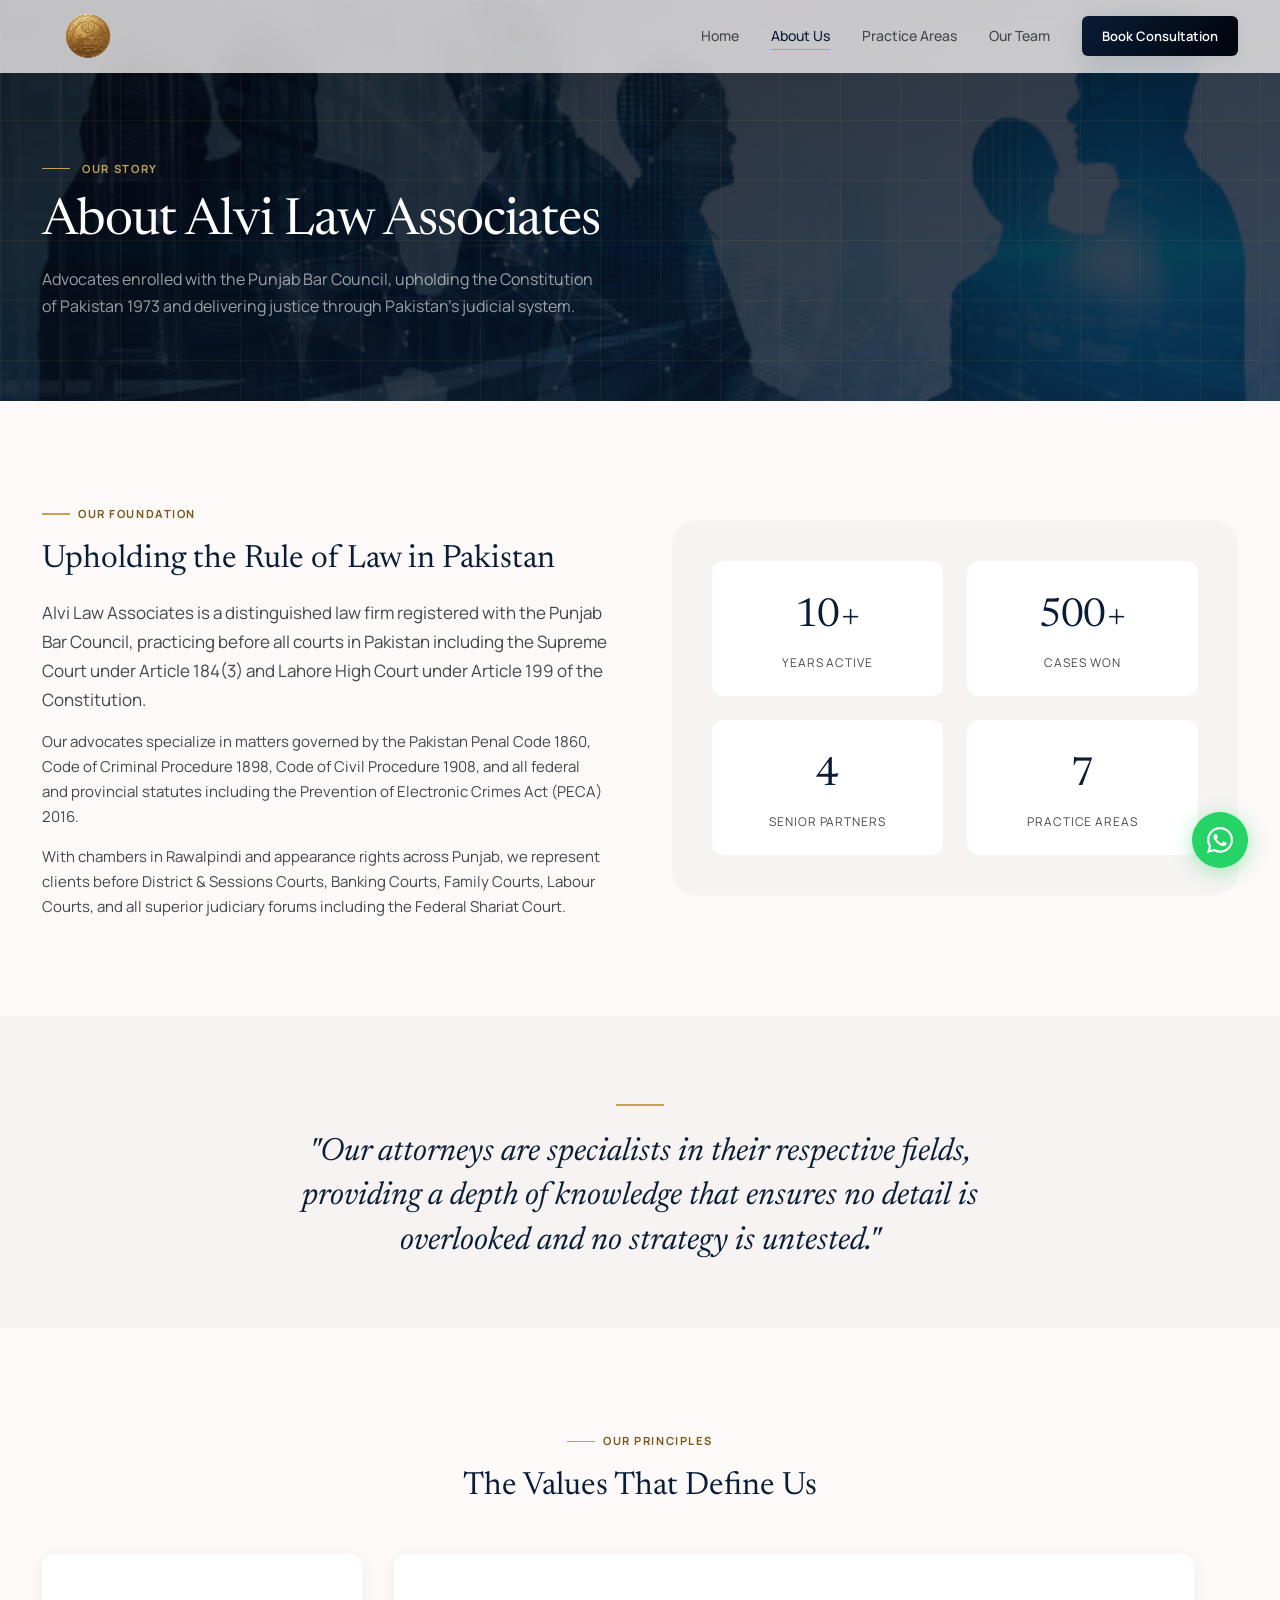
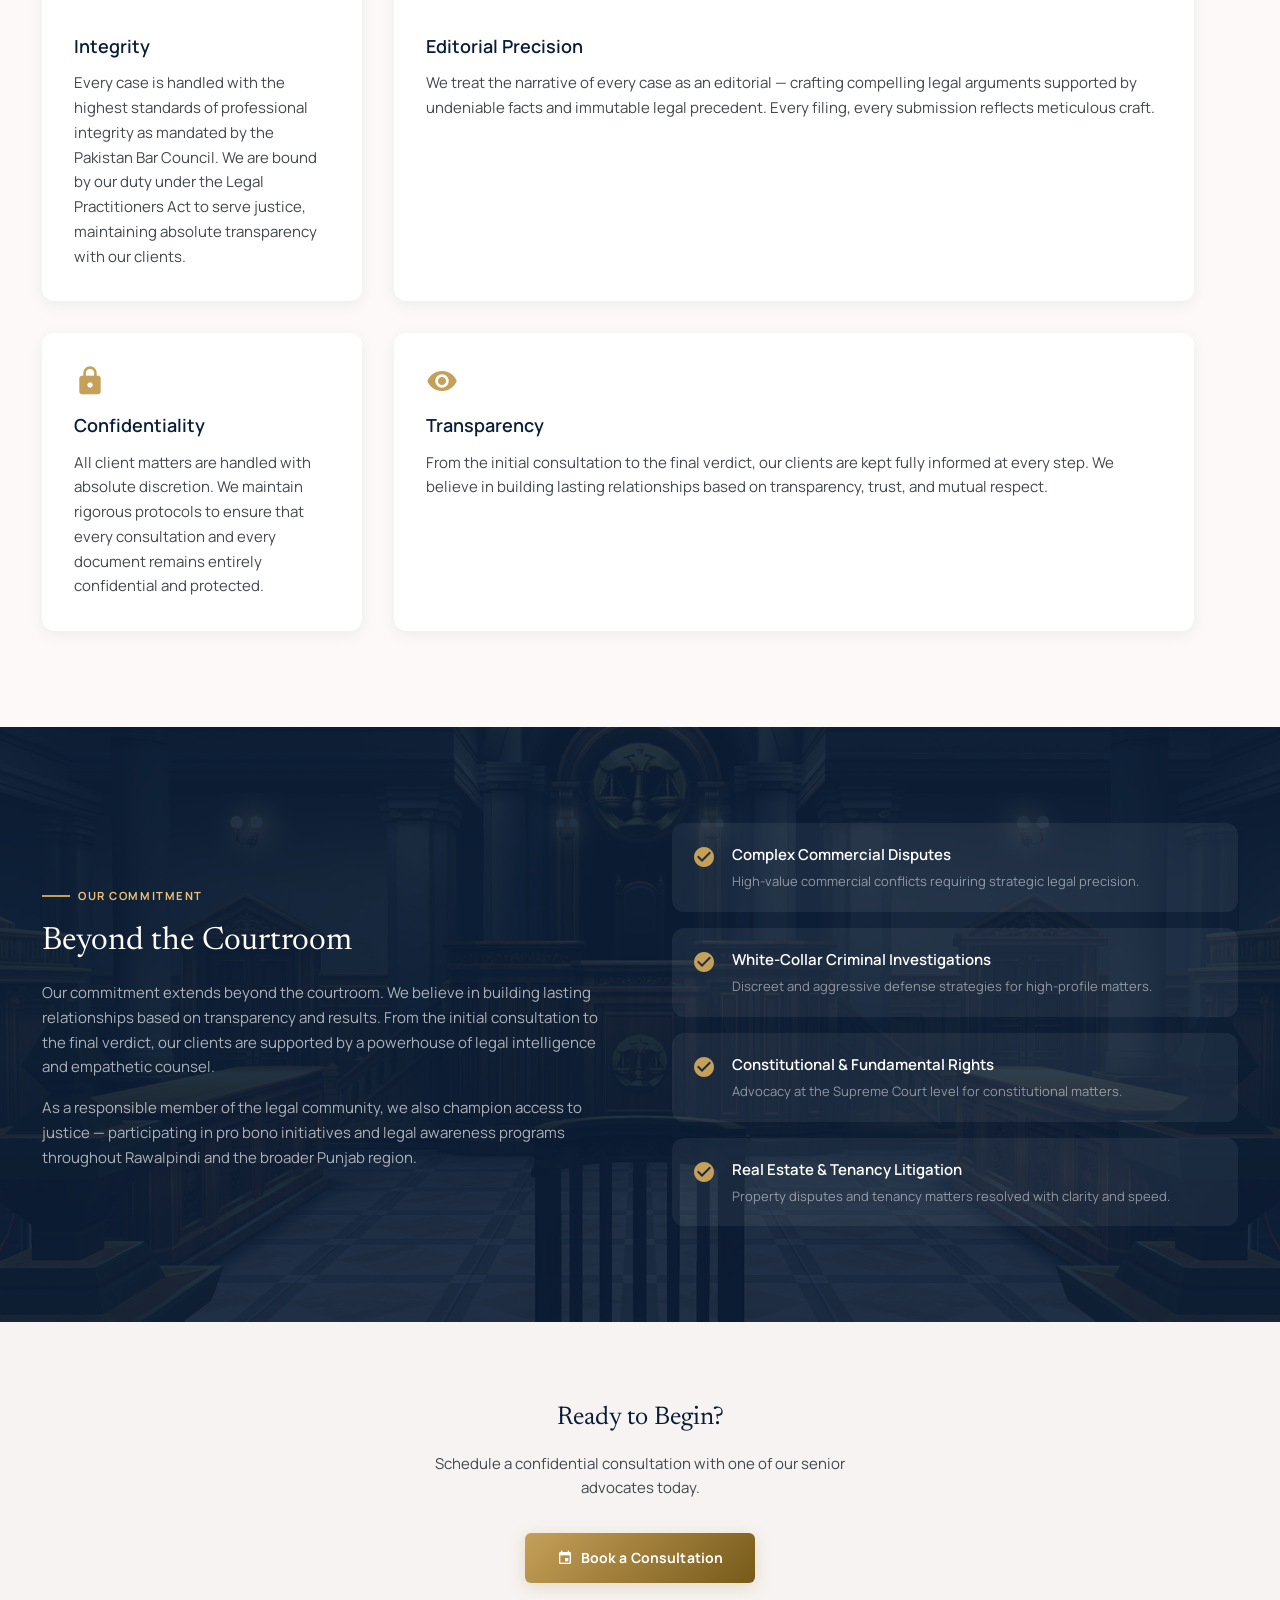
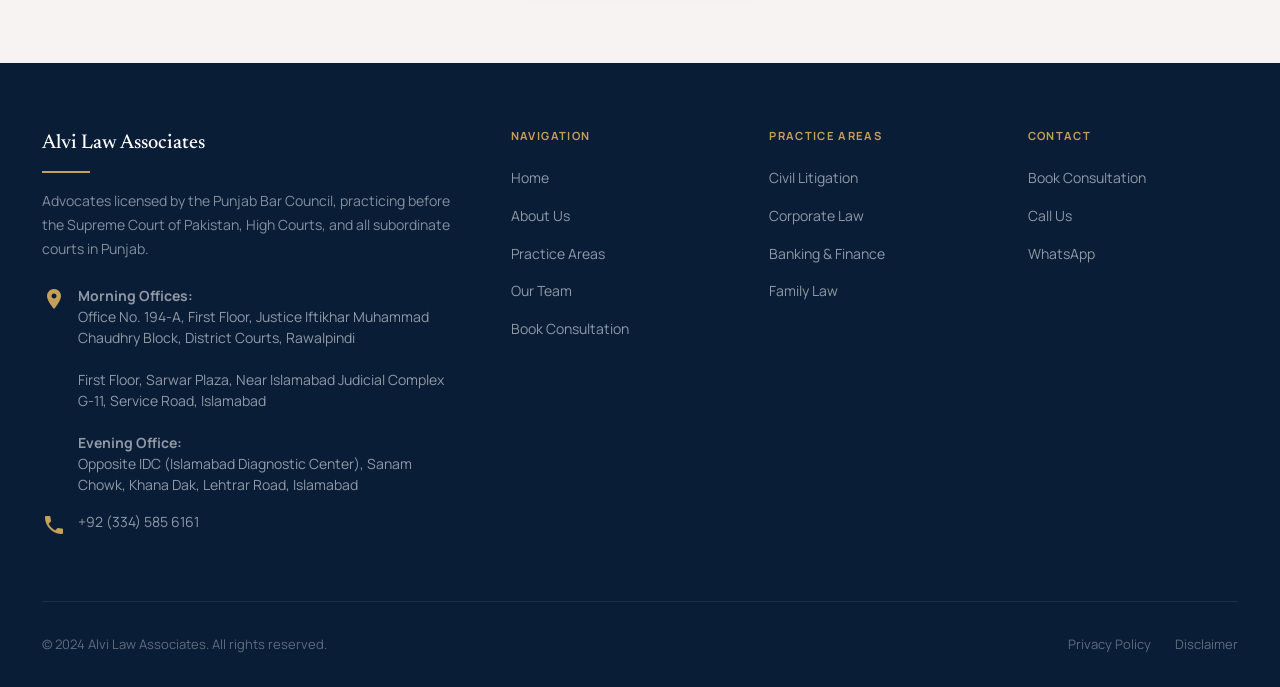
==== about.html @ 460e9814 "Add files via upload" ====
<!DOCTYPE html>
<html lang="en">
<head>
  <meta charset="UTF-8" />
  <meta name="viewport" content="width=device-width, initial-scale=1.0" />
  <title>About Us | Alvi Law Associates</title>
  <meta name="description" content="Learn about Alvi Law Associates — advocates enrolled with Punjab Bar Council, practicing before all courts in Pakistan with commitment to justice under the Constitution of Pakistan 1973." />
  <link rel="stylesheet" href="styles.css" />
  <link rel="stylesheet" href="https://fonts.googleapis.com/icon?family=Material+Icons" />
</head>
<body>

  <!-- NAVIGATION -->
  <nav class="nav" id="main-nav">
    <div class="container nav-inner">
      <a href="index.html" class="nav-logo" aria-label="Alvi Law Associates - Home">
        <img src="img/alvilaw.png" alt="Alvi Law Associates" class="nav-logo-img" />
      </a>
      <div class="nav-links">
        <a href="index.html"              class="nav-link">Home</a>
        <a href="about.html"             class="nav-link active">About Us</a>
        <a href="practice-areas.html"    class="nav-link">Practice Areas</a>
        <a href="our-team.html"          class="nav-link">Our Team</a>
        <a href="book-consultation.html" class="nav-cta">Book Consultation</a>
      </div>
      <button class="nav-hamburger" id="hamburger" aria-label="Toggle menu" aria-expanded="false">
        <span></span><span></span><span></span>
      </button>
    </div>
  </nav>
  <div class="mobile-menu" id="mobile-menu">
    <a href="index.html"              class="mobile-menu-link">Home</a>
    <a href="about.html"             class="mobile-menu-link">About Us</a>
    <a href="practice-areas.html"    class="mobile-menu-link">Practice Areas</a>
    <a href="our-team.html"          class="mobile-menu-link">Our Team</a>
    <a href="book-consultation.html" class="mobile-menu-link" style="color:var(--gold-dark);">Book Consultation →</a>
  </div>

  <!-- PAGE HERO -->
  <header class="page-hero" style="background: url('img/about.jpg') center/cover no-repeat;">
    <div class="page-hero-overlay"></div>
    <div class="hero-grid-overlay"></div>
    <div class="container page-hero-content">
      <div class="page-hero-tag anim-fade-up">Our Story</div>
      <h1 class="page-hero-title anim-fade-up anim-fade-up-delay-1">
        About Alvi Law Associates
      </h1>
      <p class="page-hero-subtitle anim-fade-up anim-fade-up-delay-2">
        Advocates enrolled with the Punjab Bar Council, upholding the Constitution of Pakistan 1973 and delivering justice through Pakistan's judicial system.
      </p>
    </div>
  </header>

  <!-- FOUNDING STORY -->
  <section class="section">
    <div class="container">
      <div class="grid-2" style="align-items:center; gap:var(--space-16);">
        <div>
          <div class="section-tag reveal">Our Foundation</div>
          <h2 class="headline-lg reveal reveal-delay-1" style="color:var(--primary-container); margin-bottom:var(--space-5);">
            Upholding the Rule of Law in Pakistan
          </h2>
          <p class="body-lg reveal reveal-delay-2" style="margin-bottom:var(--space-4);">
            Alvi Law Associates is a distinguished law firm registered with the Punjab Bar Council, practicing before all courts in Pakistan including the Supreme Court under Article 184(3) and Lahore High Court under Article 199 of the Constitution.
          </p>
          <p class="body-md reveal reveal-delay-2" style="margin-bottom:var(--space-4);">
            Our advocates specialize in matters governed by the Pakistan Penal Code 1860, Code of Criminal Procedure 1898, Code of Civil Procedure 1908, and all federal and provincial statutes including the Prevention of Electronic Crimes Act (PECA) 2016.
          </p>
          <p class="body-md reveal reveal-delay-2">
            With chambers in Rawalpindi and appearance rights across Punjab, we represent clients before District &amp; Sessions Courts, Banking Courts, Family Courts, Labour Courts, and all superior judiciary forums including the Federal Shariat Court.
          </p>
        </div>
        <div class="reveal reveal-delay-2">
          <div style="background: var(--surface-low); border-radius: var(--radius-xl); padding: var(--space-10);">
            <div style="display:grid; grid-template-columns:1fr 1fr; gap:var(--space-6);">
              <div style="text-align:center; padding:var(--space-6); background:var(--surface-lowest); border-radius:var(--radius-lg);">
                <div style="font-family:var(--font-serif); font-size:2.5rem; color:var(--primary-container); letter-spacing:-0.02em;">10+</div>
                <div style="font-size:0.75rem; color:var(--on-surface-variant); text-transform:uppercase; letter-spacing:0.08em; margin-top:4px;">Years Active</div>
              </div>
              <div style="text-align:center; padding:var(--space-6); background:var(--surface-lowest); border-radius:var(--radius-lg);">
                <div style="font-family:var(--font-serif); font-size:2.5rem; color:var(--primary-container); letter-spacing:-0.02em;">500+</div>
                <div style="font-size:0.75rem; color:var(--on-surface-variant); text-transform:uppercase; letter-spacing:0.08em; margin-top:4px;">Cases Won</div>
              </div>
              <div style="text-align:center; padding:var(--space-6); background:var(--surface-lowest); border-radius:var(--radius-lg);">
                <div style="font-family:var(--font-serif); font-size:2.5rem; color:var(--primary-container); letter-spacing:-0.02em;">4</div>
                <div style="font-size:0.75rem; color:var(--on-surface-variant); text-transform:uppercase; letter-spacing:0.08em; margin-top:4px;">Senior Partners</div>
              </div>
              <div style="text-align:center; padding:var(--space-6); background:var(--surface-lowest); border-radius:var(--radius-lg);">
                <div style="font-family:var(--font-serif); font-size:2.5rem; color:var(--primary-container); letter-spacing:-0.02em;">7</div>
                <div style="font-size:0.75rem; color:var(--on-surface-variant); text-transform:uppercase; letter-spacing:0.08em; margin-top:4px;">Practice Areas</div>
              </div>
            </div>
          </div>
        </div>
      </div>
    </div>
  </section>

  <!-- PULL QUOTE -->
  <section style="padding: var(--space-16) 0; background: var(--surface-low);">
    <div class="container-narrow">
      <blockquote class="pull-quote reveal">
        "Our attorneys are specialists in their respective fields, providing a depth of knowledge that ensures no detail is overlooked and no strategy is untested."
      </blockquote>
    </div>
  </section>

  <!-- VALUES -->
  <section class="section">
    <div class="container">
      <div class="text-center mb-12">
        <div class="section-tag reveal" style="justify-content:center;">Our Principles</div>
        <h2 class="headline-lg reveal reveal-delay-1" style="color:var(--primary-container);">The Values That Define Us</h2>
      </div>
      <div class="grid-3">
        <div class="card reveal" id="value-integrity">
          <span class="material-icons" style="font-size:2rem; color:var(--gold); margin-bottom:var(--space-4);">verified</span>
          <h3 class="title-lg" style="color:var(--primary-container); margin-bottom:var(--space-3);">Integrity</h3>
          <p class="body-md">Every case is handled with the highest standards of professional integrity as mandated by the Pakistan Bar Council. We are bound by our duty under the Legal Practitioners Act to serve justice, maintaining absolute transparency with our clients.</p>
        </div>
        <div class="card reveal reveal-delay-1" id="value-precision">
          <span class="material-icons" style="font-size:2rem; color:var(--gold); margin-bottom:var(--space-4);">precision_manufacturing</span>
          <h3 class="title-lg" style="color:var(--primary-container); margin-bottom:var(--space-3);">Editorial Precision</h3>
          <p class="body-md">We treat the narrative of every case as an editorial — crafting compelling legal arguments supported by undeniable facts and immutable legal precedent. Every filing, every submission reflects meticulous craft.</p>
        </div>
        <div class="card reveal reveal-delay-2" id="value-results">
          <span class="material-icons" style="font-size:2rem; color:var(--gold); margin-bottom:var(--space-4);">emoji_events</span>
          <h3 class="title-lg" style="color:var(--primary-container); margin-bottom:var(--space-3);">Results-Driven</h3>
          <p class="body-md">Sophisticated legal representation for the modern era. We define authority through results. Our track record speaks for itself — we approach every matter with a clear objective: victory for our clients.</p>
        </div>
        <div class="card reveal" id="value-confidential">
          <span class="material-icons" style="font-size:2rem; color:var(--gold); margin-bottom:var(--space-4);">lock</span>
          <h3 class="title-lg" style="color:var(--primary-container); margin-bottom:var(--space-3);">Confidentiality</h3>
          <p class="body-md">All client matters are handled with absolute discretion. We maintain rigorous protocols to ensure that every consultation and every document remains entirely confidential and protected.</p>
        </div>
        <div class="card reveal reveal-delay-1" id="value-transparency">
          <span class="material-icons" style="font-size:2rem; color:var(--gold); margin-bottom:var(--space-4);">visibility</span>
          <h3 class="title-lg" style="color:var(--primary-container); margin-bottom:var(--space-3);">Transparency</h3>
          <p class="body-md">From the initial consultation to the final verdict, our clients are kept fully informed at every step. We believe in building lasting relationships based on transparency, trust, and mutual respect.</p>
        </div>
        <div class="card reveal reveal-delay-2" id="value-access">
          <span class="material-icons" style="font-size:2rem; color:var(--gold); margin-bottom:var(--space-4);">support_agent</span>
          <h3 class="title-lg" style="color:var(--primary-container); margin-bottom:var(--space-3);">Client-First Access</h3>
          <p class="body-md">Legal emergencies don't observe business hours. Our senior counsel remains accessible for urgent matters, ensuring that our clients never face a critical legal moment without experienced support.</p>
        </div>
      </div>
    </div>
  </section>

  <!-- COMMITMENT -->
  <section class="section" style="background: url('img/court.jpg') center/cover no-repeat; position: relative;">
    <div style="position: absolute; inset: 0; background: rgba(10, 29, 55, 0.9);"></div>
    <div class="container" style="position: relative; z-index: 1;">
      <div class="grid-2" style="align-items:center; gap:var(--space-16);">
        <div>
          <div class="section-tag reveal" style="color: var(--gold-light);">Our Commitment</div>
          <h2 class="headline-lg reveal reveal-delay-1" style="color:var(--on-primary); margin-bottom:var(--space-5);">
            Beyond the Courtroom
          </h2>
          <p class="body-md reveal reveal-delay-2" style="color:rgba(255,255,255,0.65); margin-bottom:var(--space-4);">
            Our commitment extends beyond the courtroom. We believe in building lasting relationships based on transparency and results. From the initial consultation to the final verdict, our clients are supported by a powerhouse of legal intelligence and empathetic counsel.
          </p>
          <p class="body-md reveal reveal-delay-2" style="color:rgba(255,255,255,0.65);">
            As a responsible member of the legal community, we also champion access to justice — participating in pro bono initiatives and legal awareness programs throughout Rawalpindi and the broader Punjab region.
          </p>
        </div>
        <div class="reveal reveal-delay-2" style="display:flex; flex-direction:column; gap:var(--space-4);">
          <div style="display:flex; align-items:flex-start; gap:var(--space-4); padding:var(--space-5); background:rgba(255,255,255,0.06); border-radius:var(--radius-lg);">
            <span class="material-icons" style="color:var(--gold); flex-shrink:0; margin-top:2px;">check_circle</span>
            <div>
              <div style="font-family:var(--font-sans); font-weight:600; color:var(--on-primary); font-size:0.9375rem; margin-bottom:4px;">Complex Commercial Disputes</div>
              <div style="font-size:0.8125rem; color:rgba(255,255,255,0.5);">High-value commercial conflicts requiring strategic legal precision.</div>
            </div>
          </div>
          <div style="display:flex; align-items:flex-start; gap:var(--space-4); padding:var(--space-5); background:rgba(255,255,255,0.06); border-radius:var(--radius-lg);">
            <span class="material-icons" style="color:var(--gold); flex-shrink:0; margin-top:2px;">check_circle</span>
            <div>
              <div style="font-family:var(--font-sans); font-weight:600; color:var(--on-primary); font-size:0.9375rem; margin-bottom:4px;">White-Collar Criminal Investigations</div>
              <div style="font-size:0.8125rem; color:rgba(255,255,255,0.5);">Discreet and aggressive defense strategies for high-profile matters.</div>
            </div>
          </div>
          <div style="display:flex; align-items:flex-start; gap:var(--space-4); padding:var(--space-5); background:rgba(255,255,255,0.06); border-radius:var(--radius-lg);">
            <span class="material-icons" style="color:var(--gold); flex-shrink:0; margin-top:2px;">check_circle</span>
            <div>
              <div style="font-family:var(--font-sans); font-weight:600; color:var(--on-primary); font-size:0.9375rem; margin-bottom:4px;">Constitutional &amp; Fundamental Rights</div>
              <div style="font-size:0.8125rem; color:rgba(255,255,255,0.5);">Advocacy at the Supreme Court level for constitutional matters.</div>
            </div>
          </div>
          <div style="display:flex; align-items:flex-start; gap:var(--space-4); padding:var(--space-5); background:rgba(255,255,255,0.06); border-radius:var(--radius-lg);">
            <span class="material-icons" style="color:var(--gold); flex-shrink:0; margin-top:2px;">check_circle</span>
            <div>
              <div style="font-family:var(--font-sans); font-weight:600; color:var(--on-primary); font-size:0.9375rem; margin-bottom:4px;">Real Estate &amp; Tenancy Litigation</div>
              <div style="font-size:0.8125rem; color:rgba(255,255,255,0.5);">Property disputes and tenancy matters resolved with clarity and speed.</div>
            </div>
          </div>
        </div>
      </div>
    </div>
  </section>

  <!-- CTA -->
  <section style="padding: var(--space-20) 0; background: var(--surface-low);">
    <div class="container text-center">
      <h2 class="headline-md reveal" style="color:var(--primary-container); margin-bottom:var(--space-4);">Ready to Begin?</h2>
      <p class="body-md reveal reveal-delay-1" style="margin-bottom:var(--space-8); max-width:480px; margin-left:auto; margin-right:auto;">Schedule a confidential consultation with one of our senior advocates today.</p>
      <a href="book-consultation.html" class="btn-primary reveal reveal-delay-2" id="about-book-cta">
        <span class="material-icons" style="font-size:1rem;">event</span>
        Book a Consultation
      </a>
    </div>
  </section>

  <!-- FOOTER -->
  <footer class="footer">
    <div class="container">
      <div class="footer-grid">
        <div>
          <div class="footer-brand-name">Alvi Law Associates</div>
          <div class="divider-gold"></div>
          <p class="footer-brand-desc">Advocates licensed by the Punjab Bar Council, practicing before the Supreme Court of Pakistan, High Courts, and all subordinate courts in Punjab.</p>
          <div class="footer-contact-item">
            <span class="material-icons footer-contact-icon">location_on</span>
            <span class="footer-contact-text"><strong>Morning Offices:</strong><br>Office No. 194-A, First Floor, Justice Iftikhar Muhammad Chaudhry Block, District Courts, Rawalpindi<br><br>First Floor, Sarwar Plaza, Near Islamabad Judicial Complex G-11, Service Road, Islamabad<br><br><strong>Evening Office:</strong><br>Opposite IDC (Islamabad Diagnostic Center), Sanam Chowk, Khana Dak, Lehtrar Road, Islamabad</span>
          </div>
          <div class="footer-contact-item">
            <span class="material-icons footer-contact-icon">phone</span>
            <span class="footer-contact-text">+92 (334) 585 6161</span>
          </div>
        </div>
        <div>
          <div class="footer-col-title">Navigation</div>
          <ul class="footer-links">
            <li><a href="index.html"            class="footer-link">Home</a></li>
            <li><a href="about.html"            class="footer-link">About Us</a></li>
            <li><a href="practice-areas.html"   class="footer-link">Practice Areas</a></li>
            <li><a href="our-team.html"         class="footer-link">Our Team</a></li>
            <li><a href="book-consultation.html" class="footer-link">Book Consultation</a></li>
          </ul>
        </div>
        <div>
          <div class="footer-col-title">Practice Areas</div>
          <ul class="footer-links">
            <li><a href="practice-areas.html#civil"    class="footer-link">Civil Litigation</a></li>
            <li><a href="practice-areas.html#corporate" class="footer-link">Corporate Law</a></li>
            <li><a href="practice-areas.html#banking"  class="footer-link">Banking &amp; Finance</a></li>
            <li><a href="practice-areas.html#family"   class="footer-link">Family Law</a></li>
          </ul>
        </div>
        <div>
          <div class="footer-col-title">Contact</div>
          <ul class="footer-links">
            <li><a href="book-consultation.html" class="footer-link">Book Consultation</a></li>
            <li><a href="tel:+923345856161"      class="footer-link">Call Us</a></li>
            <li><a href="https://wa.me/923345856161" class="footer-link">WhatsApp</a></li>
          </ul>
        </div>
      </div>
      <div class="footer-bottom">
        <p class="footer-copyright">© 2024 Alvi Law Associates. All rights reserved.</p>
        <div class="footer-bottom-links">
          <a href="#" class="footer-bottom-link">Privacy Policy</a>
          <a href="#" class="footer-bottom-link">Disclaimer</a>
        </div>
      </div>
    </div>
  </footer>

  <a href="https://wa.me/923119876543" target="_blank" class="whatsapp-fab" aria-label="WhatsApp">
    <svg viewBox="0 0 24 24" fill="currentColor" width="26" height="26">
      <path d="M17.472 14.382c-.297-.149-1.758-.867-2.03-.967-.273-.099-.471-.148-.67.15-.197.297-.767.966-.94 1.164-.173.199-.347.223-.644.075-.297-.15-1.255-.463-2.39-1.475-.883-.788-1.48-1.761-1.653-2.059-.173-.297-.018-.458.13-.606.134-.133.298-.347.446-.52.149-.174.198-.298.298-.497.099-.198.05-.371-.025-.52-.075-.149-.669-1.612-.916-2.207-.242-.579-.487-.5-.669-.51-.173-.008-.371-.01-.57-.01-.198 0-.52.074-.792.372-.272.297-1.04 1.016-1.04 2.479 0 1.462 1.065 2.875 1.213 3.074.149.198 2.096 3.2 5.077 4.487.709.306 1.262.489 1.694.625.712.227 1.36.195 1.871.118.571-.085 1.758-.719 2.006-1.413.248-.694.248-1.289.173-1.413-.074-.124-.272-.198-.57-.347m-5.421 7.403h-.004a9.87 9.87 0 01-5.031-1.378l-.361-.214-3.741.982.998-3.648-.235-.374a9.86 9.86 0 01-1.51-5.26c.001-5.45 4.436-9.884 9.888-9.884 2.64 0 5.122 1.03 6.988 2.898a9.825 9.825 0 012.893 6.994c-.003 5.45-4.437 9.884-9.885 9.884m8.413-18.297A11.815 11.815 0 0012.05 0C5.495 0 .16 5.335.157 11.892c0 2.096.547 4.142 1.588 5.945L.057 24l6.305-1.654a11.882 11.882 0 005.683 1.448h.005c6.554 0 11.89-5.335 11.893-11.893a11.821 11.821 0 00-3.48-8.413z"/>
    </svg>
  </a>

  <script src="script.js"></script>
</body>
</html>
---- styles.css ----
/* ============================================================
   Alvi Law Associates — DESIGN SYSTEM
   "The Sovereign Editorial" — Premium Law Firm
   ============================================================ */

@import url('https://fonts.googleapis.com/css2?family=Newsreader:ital,opsz,wght@0,6..72,300;0,6..72,400;0,6..72,500;0,6..72,600;0,6..72,700;1,6..72,400;1,6..72,500&family=Manrope:wght@300;400;500;600;700;800&display=swap');

/* ─── CSS Custom Properties (Design Tokens) ─── */
:root {
  /* Color Palette */
  --primary:            #00030a;
  --primary-container:  #0a1d37;
  --primary-fixed-dim:  #b6c7e9;
  --on-primary:         #ffffff;

  --secondary:          #775a19;
  --secondary-container:#fed488;
  --secondary-fixed-dim:#e9c176;
  --on-secondary:       #ffffff;

  --surface:            #fcf9f8;
  --surface-bright:     #fcf9f8;
  --surface-low:        #f6f3f2;
  --surface-container:  #f0edec;
  --surface-high:       #ebe7e7;
  --surface-highest:    #e5e2e1;
  --surface-dim:        #dcd9d9;
  --surface-lowest:     #ffffff;
  --surface-variant:    #e5e2e1;

  --on-surface:         #1c1b1b;
  --on-surface-variant: #44474d;

  --outline:            #75777e;
  --outline-variant:    #c5c6ce;

  --error:              #ba1a1a;

  /* Gold accent (extracted from secondary range) */
  --gold:               #c5a059;
  --gold-light:         #e9c176;
  --gold-dark:          #775a19;

  /* Typography */
  --font-serif:   'Newsreader', Georgia, serif;
  --font-sans:    'Manrope', system-ui, sans-serif;

  /* Spacing Scale */
  --space-1:  0.25rem;
  --space-2:  0.5rem;
  --space-3:  0.75rem;
  --space-4:  1rem;
  --space-5:  1.25rem;
  --space-6:  1.5rem;
  --space-8:  2rem;
  --space-10: 2.5rem;
  --space-12: 3rem;
  --space-16: 4rem;
  --space-20: 5rem;
  --space-24: 6rem;
  --space-32: 8rem;

  /* Shadows (tinted navy — never pure black) */
  --shadow-sm:  0 4px 16px rgba(8, 28, 54, 0.06);
  --shadow-md:  0 8px 24px rgba(8, 28, 54, 0.08);
  --shadow-lg:  0 20px 40px rgba(8, 28, 54, 0.10);
  --shadow-xl:  0 32px 64px rgba(8, 28, 54, 0.12);

  /* Radius */
  --radius-sm:  0.25rem;
  --radius-md:  0.375rem;
  --radius-lg:  0.75rem;
  --radius-xl:  1.5rem;

  /* Transitions */
  --transition: all 0.3s cubic-bezier(0.4, 0, 0.2, 1);
  --transition-fast: all 0.15s cubic-bezier(0.4, 0, 0.2, 1);
}

/* ─── Reset & Base ─── */
*, *::before, *::after { box-sizing: border-box; margin: 0; padding: 0; }

html { scroll-behavior: smooth; font-size: 16px; }

body {
  font-family: var(--font-sans);
  background-color: var(--surface);
  color: var(--on-surface);
  line-height: 1.6;
  -webkit-font-smoothing: antialiased;
  overflow-x: hidden;
}

img { max-width: 100%; display: block; }
a { color: inherit; text-decoration: none; }
ul { list-style: none; }
button { cursor: pointer; font-family: inherit; border: none; }

/* ─── Typography Scale ─── */
.display-xl {
  font-family: var(--font-serif);
  font-size: clamp(3rem, 6vw, 5.5rem);
  font-weight: 400;
  line-height: 1.05;
  letter-spacing: -0.02em;
  color: var(--on-primary);
}

.display-lg {
  font-family: var(--font-serif);
  font-size: clamp(2.25rem, 4vw, 3.75rem);
  font-weight: 400;
  line-height: 1.1;
  letter-spacing: -0.02em;
}

.display-md {
  font-family: var(--font-serif);
  font-size: clamp(1.75rem, 3vw, 2.75rem);
  font-weight: 400;
  line-height: 1.2;
  letter-spacing: -0.01em;
}

h1, .headline-xl {
  font-family: var(--font-serif);
  font-size: clamp(2rem, 3.5vw, 3rem);
  font-weight: 500;
  line-height: 1.15;
  letter-spacing: -0.015em;
}

h2, .headline-lg {
  font-family: var(--font-serif);
  font-size: clamp(1.5rem, 2.5vw, 2.25rem);
  font-weight: 400;
  line-height: 1.25;
}

h3, .headline-md {
  font-family: var(--font-serif);
  font-size: clamp(1.25rem, 2vw, 1.75rem);
  font-weight: 400;
  line-height: 1.3;
}

h4, .title-lg {
  font-family: var(--font-sans);
  font-size: 1.125rem;
  font-weight: 600;
  line-height: 1.4;
}

.title-md {
  font-family: var(--font-sans);
  font-size: 1rem;
  font-weight: 600;
  line-height: 1.5;
}

.body-lg {
  font-size: 1.0625rem;
  font-weight: 400;
  line-height: 1.7;
  color: var(--on-surface-variant);
}

.body-md {
  font-size: 0.9375rem;
  font-weight: 400;
  line-height: 1.65;
  color: var(--on-surface-variant);
}

.label-lg {
  font-family: var(--font-sans);
  font-size: 0.8125rem;
  font-weight: 700;
  letter-spacing: 0.08em;
  text-transform: uppercase;
}

.label-md {
  font-family: var(--font-sans);
  font-size: 0.75rem;
  font-weight: 600;
  letter-spacing: 0.08em;
  text-transform: uppercase;
}

/* ─── Layout Utilities ─── */
.container {
  width: 100%;
  max-width: 1260px;
  margin: 0 auto;
  padding: 0 var(--space-8);
}

.container-narrow {
  width: 100%;
  max-width: 860px;
  margin: 0 auto;
  padding: 0 var(--space-8);
}

.section { padding: var(--space-24) 0; }
.section-lg { padding: var(--space-32) 0; }

.grid-2 { display: grid; grid-template-columns: 1fr 1fr; gap: var(--space-8); }
.grid-3 { display: grid; grid-template-columns: repeat(3, 1fr); gap: var(--space-8); }
.grid-4 { display: grid; grid-template-columns: repeat(4, 1fr); gap: var(--space-6); }
.grid-5 { display: grid; grid-template-columns: repeat(5, 1fr); gap: var(--space-5); }

.flex-center { display: flex; align-items: center; justify-content: center; }
.flex-between { display: flex; align-items: center; justify-content: space-between; }
.flex-start { display: flex; align-items: flex-start; gap: var(--space-4); }

/* ─── NAVIGATION ─── */
.nav {
  position: fixed;
  top: 0;
  left: 0;
  right: 0;
  z-index: 1000;
  background: rgba(252, 249, 248, 0.75);
  backdrop-filter: blur(12px);
  -webkit-backdrop-filter: blur(12px);
  border-bottom: 1px solid rgba(197, 198, 206, 0.15);
  transition: var(--transition);
}

.nav.scrolled {
  background: rgba(252, 249, 248, 0.92);
  box-shadow: var(--shadow-sm);
}

.nav-inner {
  display: flex;
  align-items: center;
  justify-content: space-between;
  height: 72px;
}

.nav-logo {
  display: flex;
  align-items: center;
}

.nav-logo-img {
  height: 50px;
  width: auto;
  object-fit: contain;
}

.nav-logo-name {
  font-family: var(--font-serif);
  font-size: 1.125rem;
  font-weight: 600;
  color: var(--primary-container);
  line-height: 1.2;
  letter-spacing: -0.01em;
}

.nav-logo-tagline {
  font-family: var(--font-sans);
  font-size: 0.65rem;
  font-weight: 600;
  letter-spacing: 0.1em;
  text-transform: uppercase;
  color: var(--gold);
}

.nav-links {
  display: flex;
  align-items: center;
  gap: var(--space-8);
}

.nav-link {
  font-family: var(--font-sans);
  font-size: 0.875rem;
  font-weight: 500;
  color: var(--on-surface-variant);
  position: relative;
  transition: var(--transition-fast);
}

.nav-link::after {
  content: '';
  position: absolute;
  bottom: -3px;
  left: 0;
  right: 0;
  height: 1.5px;
  background: var(--gold);
  transform: scaleX(0);
  transition: transform 0.25s ease;
}

.nav-link:hover,
.nav-link.active {
  color: var(--primary-container);
}

.nav-link:hover::after,
.nav-link.active::after {
  transform: scaleX(1);
}

.nav-cta {
  display: inline-flex;
  align-items: center;
  gap: var(--space-2);
  padding: 0.625rem var(--space-5);
  background: linear-gradient(135deg, var(--primary-container), var(--primary));
  color: var(--on-primary);
  font-family: var(--font-sans);
  font-size: 0.8125rem;
  font-weight: 600;
  border-radius: var(--radius-md);
  transition: var(--transition);
  box-shadow: var(--shadow-sm);
}

.nav-cta:hover {
  box-shadow: var(--shadow-md);
  transform: translateY(-1px);
}

/* Mobile menu toggle */
.nav-hamburger {
  display: none;
  flex-direction: column;
  gap: 5px;
  background: none;
  border: none;
  cursor: pointer;
  padding: var(--space-2);
}

.nav-hamburger span {
  display: block;
  width: 24px;
  height: 1.5px;
  background: var(--on-surface);
  transition: var(--transition);
  transform-origin: center;
}

.nav-hamburger.open span:nth-child(1) { transform: translateY(6.5px) rotate(45deg); }
.nav-hamburger.open span:nth-child(2) { opacity: 0; }
.nav-hamburger.open span:nth-child(3) { transform: translateY(-6.5px) rotate(-45deg); }

/* ─── HERO ─── */
.hero {
  min-height: 100vh;
  position: relative;
  display: flex;
  align-items: center;
  overflow: hidden;
}

/* Hero Carousel */
.hero-carousel {
  position: absolute;
  inset: 0;
  z-index: 0;
}

.hero-carousel-slide {
  position: absolute;
  inset: 0;
  background-size: cover;
  background-position: center;
  opacity: 0;
  transition: opacity 1.5s ease-in-out;
}

.hero-carousel-slide.active {
  opacity: 1;
}

.hero-carousel-overlay {
  position: absolute;
  inset: 0;
  background: linear-gradient(160deg, rgba(0, 3, 10, 0.6) 0%, rgba(10, 29, 55, 0.55) 60%, rgba(26, 58, 100, 0.5) 100%);
  z-index: 1;
}

.hero::before {
  content: '';
  position: absolute;
  inset: 0;
  z-index: 2;
  background:
    radial-gradient(ellipse 80% 60% at 70% 50%, rgba(197, 160, 89, 0.07) 0%, transparent 60%),
    radial-gradient(ellipse 40% 40% at 20% 80%, rgba(197, 160, 89, 0.05) 0%, transparent 50%);
}

.hero-grid-overlay {
  position: absolute;
  inset: 0;
  z-index: 2;
  background-image:
    linear-gradient(rgba(197, 160, 89, 0.04) 1px, transparent 1px),
    linear-gradient(90deg, rgba(197, 160, 89, 0.04) 1px, transparent 1px);
  background-size: 60px 60px;
}

.hero-content {
  position: relative;
  z-index: 3;
  padding: 140px 0 100px;
  width: 100%;
}

.hero-overline {
  color: var(--gold);
  font-family: var(--font-sans);
  font-size: 0.75rem;
  font-weight: 700;
  letter-spacing: 0.15em;
  text-transform: uppercase;
  margin-bottom: var(--space-6);
  display: flex;
  align-items: center;
  gap: var(--space-3);
}

.hero-overline::before {
  content: '';
  display: block;
  width: 40px;
  height: 1px;
  background: var(--gold);
  opacity: 0.7;
}

.hero-title {
  font-family: var(--font-serif);
  font-size: clamp(3rem, 6vw, 5.5rem);
  font-weight: 400;
  line-height: 1.05;
  letter-spacing: -0.025em;
  color: var(--on-primary);
  max-width: 700px;
  margin-bottom: var(--space-6);
}

.hero-title em {
  font-style: italic;
  color: var(--gold-light);
}

.hero-subtitle {
  font-family: var(--font-sans);
  font-size: 1.0625rem;
  font-weight: 400;
  line-height: 1.7;
  color: rgba(255, 255, 255, 0.65);
  max-width: 480px;
  margin-bottom: var(--space-10);
}

.hero-actions {
  display: flex;
  gap: var(--space-4);
  flex-wrap: wrap;
}

.btn-primary {
  display: inline-flex;
  align-items: center;
  gap: var(--space-2);
  padding: 0.875rem var(--space-8);
  background: linear-gradient(135deg, var(--gold) 0%, var(--gold-dark) 100%);
  color: var(--on-primary);
  font-family: var(--font-sans);
  font-size: 0.875rem;
  font-weight: 700;
  border-radius: var(--radius-md);
  transition: var(--transition);
  box-shadow: 0 4px 16px rgba(197, 160, 89, 0.3);
  letter-spacing: 0.01em;
}

.btn-primary:hover {
  transform: translateY(-2px);
  box-shadow: 0 8px 24px rgba(197, 160, 89, 0.4);
}

.btn-secondary {
  display: inline-flex;
  align-items: center;
  gap: var(--space-2);
  padding: 0.875rem var(--space-8);
  background: rgba(255, 255, 255, 0.08);
  color: rgba(255, 255, 255, 0.9);
  font-family: var(--font-sans);
  font-size: 0.875rem;
  font-weight: 600;
  border-radius: var(--radius-md);
  border: 1.5px solid rgba(255, 255, 255, 0.2);
  transition: var(--transition);
  backdrop-filter: blur(4px);
}

.btn-secondary:hover {
  background: rgba(255, 255, 255, 0.14);
  border-color: rgba(255, 255, 255, 0.35);
  transform: translateY(-2px);
}

.btn-dark {
  display: inline-flex;
  align-items: center;
  gap: var(--space-2);
  padding: 0.875rem var(--space-8);
  background: linear-gradient(135deg, var(--primary-container), var(--primary));
  color: var(--on-primary);
  font-family: var(--font-sans);
  font-size: 0.875rem;
  font-weight: 700;
  border-radius: var(--radius-md);
  transition: var(--transition);
  box-shadow: var(--shadow-md);
}

.btn-dark:hover {
  transform: translateY(-2px);
  box-shadow: var(--shadow-lg);
}

.btn-outline {
  display: inline-flex;
  align-items: center;
  gap: var(--space-2);
  padding: 0.875rem var(--space-8);
  background: transparent;
  color: var(--primary-container);
  font-family: var(--font-sans);
  font-size: 0.875rem;
  font-weight: 600;
  border-radius: var(--radius-md);
  border: 1.5px solid rgba(10, 29, 55, 0.25);
  transition: var(--transition);
}

.btn-outline:hover {
  background: var(--surface-container);
  border-color: var(--primary-container);
}

.hero-stats {
  position: absolute;
  bottom: var(--space-12);
  right: 0;
  display: flex;
  gap: var(--space-10);
}

.hero-stat {
  text-align: right;
}

.hero-stat-number {
  font-family: var(--font-serif);
  font-size: 2.25rem;
  font-weight: 400;
  color: var(--gold-light);
  line-height: 1;
  letter-spacing: -0.02em;
}

.hero-stat-label {
  font-family: var(--font-sans);
  font-size: 0.75rem;
  font-weight: 500;
  color: rgba(255, 255, 255, 0.45);
  margin-top: var(--space-1);
  text-transform: uppercase;
  letter-spacing: 0.08em;
}

/* ─── SECTION LABELS ─── */
.section-tag {
  display: inline-flex;
  align-items: center;
  gap: var(--space-2);
  font-family: var(--font-sans);
  font-size: 0.7rem;
  font-weight: 700;
  letter-spacing: 0.14em;
  text-transform: uppercase;
  color: var(--gold-dark);
  margin-bottom: var(--space-4);
}

.section-tag::before {
  content: '';
  display: block;
  width: 28px;
  height: 1.5px;
  background: var(--gold);
}

/* ─── PULL QUOTE ─── */
.pull-quote {
  font-family: var(--font-serif);
  font-size: clamp(1.5rem, 2.5vw, 2.25rem);
  font-weight: 400;
  font-style: italic;
  line-height: 1.4;
  color: var(--primary-container);
  text-align: center;
  max-width: 780px;
  margin: 0 auto;
  position: relative;
  padding-top: var(--space-6);
}

.pull-quote::before {
  content: '';
  display: block;
  width: 48px;
  height: 2px;
  background: var(--gold);
  margin: 0 auto var(--space-6);
}

/* ─── CARDS ─── */
.card {
  background: var(--surface-lowest);
  border-radius: var(--radius-lg);
  padding: var(--space-8);
  box-shadow: var(--shadow-sm);
  transition: var(--transition);
}

.card:hover {
  box-shadow: var(--shadow-lg);
  transform: translateY(-4px);
}

.card-dark {
  background: var(--primary-container);
  color: var(--on-primary);
  border-radius: var(--radius-lg);
  padding: var(--space-8);
  box-shadow: var(--shadow-md);
  transition: var(--transition);
}

.card-dark:hover {
  transform: translateY(-4px);
  box-shadow: var(--shadow-xl);
}

/* ─── PRACTICE AREA ITEMS ─── */
.practice-item {
  display: flex;
  align-items: center;
  justify-content: space-between;
  padding: var(--space-6) var(--space-8);
  background: var(--surface-low);
  border-radius: var(--radius-lg);
  cursor: pointer;
  transition: var(--transition);
  gap: var(--space-4);
}

.practice-item:hover {
  background: var(--primary-container);
  color: var(--on-primary);
  transform: translateX(6px);
  box-shadow: var(--shadow-md);
}

.practice-item:hover .practice-item-icon {
  color: var(--gold-light);
}

.practice-item:hover .practice-item-desc {
  color: rgba(255, 255, 255, 0.65);
}

.practice-item-content { flex: 1; }

.practice-item-title {
  font-family: var(--font-serif);
  font-size: 1.125rem;
  font-weight: 500;
  color: inherit;
  margin-bottom: 3px;
}

.practice-item-desc {
  font-size: 0.8125rem;
  color: var(--on-surface-variant);
  line-height: 1.5;
}

.practice-item-icon {
  font-size: 1.25rem;
  color: var(--gold-dark);
  flex-shrink: 0;
  transition: var(--transition-fast);
}

/* ─── TEAM CARDS ─── */
.team-card {
  background: var(--surface-lowest);
  border-radius: var(--radius-xl);
  overflow: hidden;
  box-shadow: var(--shadow-sm);
  transition: var(--transition);
}

.team-card:hover {
  box-shadow: var(--shadow-lg);
  transform: translateY(-6px);
}

.team-card-avatar {
  width: 100%;
  height: 200px;
  object-fit: cover;
  object-position: top center;
  filter: saturate(0.85);
  transition: var(--transition);
}

.team-card:hover .team-card-avatar {
  filter: saturate(1);
}

.team-card-avatar-placeholder {
  width: 100%;
  aspect-ratio: 4/3;
  background: linear-gradient(160deg, var(--primary-container) 0%, var(--primary) 100%);
  display: flex;
  align-items: center;
  justify-content: center;
  position: relative;
  overflow: hidden;
}

.team-card-avatar-placeholder::after {
  content: '';
  position: absolute;
  bottom: -20px;
  left: 50%;
  transform: translateX(-50%);
  width: 110px;
  height: 110px;
  background: rgba(197, 160, 89, 0.15);
  border-radius: 50%;
}

.team-card-initials {
  font-family: var(--font-serif);
  font-size: 2.5rem;
  font-weight: 400;
  color: var(--gold-light);
  position: relative;
  z-index: 1;
}

.team-card-body {
  padding: var(--space-6);
}

.team-card-role {
  font-size: 0.7rem;
  font-weight: 700;
  letter-spacing: 0.12em;
  text-transform: uppercase;
  color: var(--gold-dark);
  margin-bottom: var(--space-1);
}

.team-card-name {
  font-family: var(--font-serif);
  font-size: 1.1875rem;
  font-weight: 500;
  color: var(--primary-container);
  margin-bottom: var(--space-2);
}

.team-card-desc {
  font-size: 0.875rem;
  line-height: 1.6;
  color: var(--on-surface-variant);
  min-height: 4.5em;
}

/* ─── FORM STYLES ─── */
.form-group {
  margin-bottom: var(--space-6);
}

.form-label {
  display: block;
  font-family: var(--font-sans);
  font-size: 0.75rem;
  font-weight: 600;
  letter-spacing: 0.06em;
  text-transform: uppercase;
  color: var(--on-surface-variant);
  margin-bottom: var(--space-2);
}

.form-input,
.form-select,
.form-textarea {
  width: 100%;
  padding: 0.875rem var(--space-4);
  background: var(--surface-high);
  border: none;
  border-bottom: 2px solid transparent;
  border-radius: var(--radius-md) var(--radius-md) 0 0;
  font-family: var(--font-sans);
  font-size: 0.9375rem;
  color: var(--on-surface);
  outline: none;
  transition: var(--transition);
}

.form-input:focus,
.form-select:focus,
.form-textarea:focus {
  background: var(--surface-lowest);
  border-bottom-color: var(--gold);
  box-shadow: 0 2px 8px rgba(197, 160, 89, 0.15);
}

.form-input::placeholder,
.form-textarea::placeholder {
  color: var(--outline);
  font-size: 0.875rem;
}

.form-textarea {
  resize: vertical;
  min-height: 130px;
  line-height: 1.6;
}

.form-select {
  appearance: none;
  background-image: url("data:image/svg+xml,%3Csvg xmlns='http://www.w3.org/2000/svg' width='12' height='12' viewBox='0 0 24 24'%3E%3Cpath fill='%2375777e' d='M7 10l5 5 5-5z'/%3E%3C/svg%3E");
  background-repeat: no-repeat;
  background-position: right 12px center;
  cursor: pointer;
}

.form-row { display: grid; grid-template-columns: 1fr 1fr; gap: var(--space-6); }

/* ─── INFO BLOCK ─── */
.info-block {
  display: flex;
  align-items: flex-start;
  gap: var(--space-4);
  padding: var(--space-5);
  border-radius: var(--radius-lg);
  background: rgba(197, 160, 89, 0.07);
}

.info-block-icon {
  font-size: 1.25rem;
  color: var(--gold);
  flex-shrink: 0;
  margin-top: 2px;
}

.info-block-label {
  font-size: 0.7rem;
  font-weight: 700;
  letter-spacing: 0.1em;
  text-transform: uppercase;
  color: var(--gold-dark);
  margin-bottom: 3px;
}

.info-block-value {
  font-family: var(--font-sans);
  font-size: 0.9375rem;
  font-weight: 500;
  color: var(--primary-container);
}

/* ─── TESTIMONIAL ─── */
.testimonial {
  background: var(--surface-low);
  border-radius: var(--radius-xl);
  padding: var(--space-8);
  position: relative;
}

.testimonial::before {
  content: '\201C';
  font-family: var(--font-serif);
  font-size: 6rem;
  color: var(--gold);
  opacity: 0.2;
  position: absolute;
  top: var(--space-4);
  left: var(--space-8);
  line-height: 1;
}

.testimonial-text {
  font-family: var(--font-serif);
  font-size: 1.1875rem;
  font-weight: 400;
  font-style: italic;
  line-height: 1.65;
  color: var(--primary-container);
  margin-bottom: var(--space-6);
  position: relative;
}

.testimonial-author {
  font-family: var(--font-sans);
  font-size: 0.8125rem;
  font-weight: 700;
  letter-spacing: 0.05em;
  text-transform: uppercase;
  color: var(--gold-dark);
}

/* ─── DIVIDER (line only in footer) ─── */
.divider-gold {
  width: 48px;
  height: 2px;
  background: var(--gold);
  margin-bottom: var(--space-4);
}

/* ─── PAGE HERO (inner pages) ─── */
.page-hero {
  padding: 160px 0 80px;
  background: linear-gradient(160deg, var(--primary) 0%, var(--primary-container) 100%);
  position: relative;
  overflow: hidden;
}

.page-hero-overlay {
  position: absolute;
  inset: 0;
  background: linear-gradient(160deg, rgba(0, 3, 10, 0.85) 0%, rgba(10, 29, 55, 0.8) 100%);
  z-index: 0;
}

.page-hero::before {
  content: '';
  position: absolute;
  inset: 0;
  z-index: 1;
  background-image:
    linear-gradient(rgba(197, 160, 89, 0.04) 1px, transparent 1px),
    linear-gradient(90deg, rgba(197, 160, 89, 0.04) 1px, transparent 1px);
  background-size: 60px 60px;
}

.page-hero-content { position: relative; z-index: 2; }

.page-hero-tag {
  font-family: var(--font-sans);
  font-size: 0.7rem;
  font-weight: 700;
  letter-spacing: 0.15em;
  text-transform: uppercase;
  color: var(--gold);
  margin-bottom: var(--space-4);
  display: flex;
  align-items: center;
  gap: var(--space-3);
}

.page-hero-tag::before {
  content: '';
  display: block;
  width: 28px;
  height: 1px;
  background: var(--gold);
}

.page-hero-title {
  font-family: var(--font-serif);
  font-size: clamp(2.25rem, 4vw, 3.75rem);
  font-weight: 400;
  line-height: 1.1;
  letter-spacing: -0.02em;
  color: var(--on-primary);
  max-width: 640px;
  margin-bottom: var(--space-4);
}

.page-hero-subtitle {
  font-size: 1rem;
  line-height: 1.7;
  color: rgba(255, 255, 255, 0.6);
  max-width: 560px;
}

/* ─── FOOTER ─── */
.footer {
  background: var(--primary-container);
  color: var(--on-primary);
  padding: var(--space-16) 0 var(--space-8);
}

.footer-grid {
  display: grid;
  grid-template-columns: 2fr 1fr 1fr 1fr;
  gap: var(--space-12);
  margin-bottom: var(--space-12);
}

.footer-brand-name {
  font-family: var(--font-serif);
  font-size: 1.25rem;
  font-weight: 500;
  color: var(--on-primary);
  margin-bottom: var(--space-3);
}

.footer-brand-desc {
  font-size: 0.875rem;
  line-height: 1.7;
  color: rgba(255, 255, 255, 0.5);
  margin-bottom: var(--space-6);
}

.footer-col-title {
  font-family: var(--font-sans);
  font-size: 0.7rem;
  font-weight: 700;
  letter-spacing: 0.12em;
  text-transform: uppercase;
  color: var(--gold);
  margin-bottom: var(--space-5);
}

.footer-links {
  display: flex;
  flex-direction: column;
  gap: var(--space-3);
}

.footer-link {
  font-size: 0.875rem;
  color: rgba(255, 255, 255, 0.55);
  transition: var(--transition-fast);
}

.footer-link:hover {
  color: var(--gold-light);
  padding-left: 4px;
}

.footer-contact-item {
  display: flex;
  align-items: flex-start;
  gap: var(--space-3);
  margin-bottom: var(--space-4);
}

.footer-contact-icon {
  font-size: 1rem;
  color: var(--gold);
  flex-shrink: 0;
  margin-top: 2px;
}

.footer-contact-text {
  font-size: 0.875rem;
  line-height: 1.5;
  color: rgba(255, 255, 255, 0.55);
}

.footer-bottom {
  padding-top: var(--space-8);
  border-top: 1px solid rgba(255, 255, 255, 0.08);
  display: flex;
  align-items: center;
  justify-content: space-between;
}

.footer-copyright {
  font-size: 0.8125rem;
  color: rgba(255, 255, 255, 0.35);
}

.footer-bottom-links {
  display: flex;
  gap: var(--space-6);
}

.footer-bottom-link {
  font-size: 0.8125rem;
  color: rgba(255, 255, 255, 0.35);
  transition: var(--transition-fast);
}

.footer-bottom-link:hover { color: rgba(255, 255, 255, 0.65); }

/* ─── FLOATING WHATSAPP ─── */
.whatsapp-fab {
  position: fixed;
  bottom: var(--space-8);
  right: var(--space-8);
  z-index: 999;
  width: 56px;
  height: 56px;
  background: #25D366;
  color: #fff;
  border-radius: 50%;
  display: flex;
  align-items: center;
  justify-content: center;
  box-shadow: 0 4px 20px rgba(37, 211, 102, 0.4);
  font-size: 1.5rem;
  transition: var(--transition);
  text-decoration: none;
}

.whatsapp-fab:hover {
  transform: scale(1.1) translateY(-2px);
  box-shadow: 0 8px 28px rgba(37, 211, 102, 0.5);
}

/* ─── COUNTER BADGE ─── */
.stat-badge {
  display: inline-flex;
  align-items: baseline;
  gap: var(--space-1);
}

.stat-badge-number {
  font-family: var(--font-serif);
  font-size: 3rem;
  font-weight: 500;
  color: var(--primary-container);
  line-height: 1;
}

.stat-badge-unit {
  font-family: var(--font-serif);
  font-size: 1.5rem;
  color: var(--gold);
}

.stat-badge-label {
  font-size: 0.875rem;
  color: var(--on-surface-variant);
  margin-top: var(--space-1);
}

/* ─── UTILITY ─── */
.text-center { text-align: center; }
.text-right { text-align: right; }
.mt-2 { margin-top: var(--space-2); }
.mt-4 { margin-top: var(--space-4); }
.mt-6 { margin-top: var(--space-6); }
.mt-8 { margin-top: var(--space-8); }
.mt-10 { margin-top: var(--space-10); }
.mt-12 { margin-top: var(--space-12); }
.mt-16 { margin-top: var(--space-16); }
.mb-2 { margin-bottom: var(--space-2); }
.mb-4 { margin-bottom: var(--space-4); }
.mb-6 { margin-bottom: var(--space-6); }
.mb-8 { margin-bottom: var(--space-8); }
.mb-10 { margin-bottom: var(--space-10); }
.mb-12 { margin-bottom: var(--space-12); }
.text-gold { color: var(--gold); }
.text-navy { color: var(--primary-container); }
.text-muted { color: var(--on-surface-variant); }
.bg-surface-low { background-color: var(--surface-low); }
.bg-surface-container { background-color: var(--surface-container); }

/* ─── ANIMATION ─── */
@keyframes fadeInUp {
  from { opacity: 0; transform: translateY(24px); }
  to   { opacity: 1; transform: translateY(0); }
}

@keyframes fadeIn {
  from { opacity: 0; }
  to   { opacity: 1; }
}

@keyframes slideInLeft {
  from { opacity: 0; transform: translateX(-24px); }
  to   { opacity: 1; transform: translateX(0); }
}

@keyframes floatAnimation {
  0%, 100% { transform: translateY(0) scale(1); }
  50% { transform: translateY(-10px) scale(1.02); }
}

@keyframes pulseGlow {
  0%, 100% { box-shadow: 0 8px 32px rgba(197, 160, 89, 0.3); }
  50% { box-shadow: 0 12px 48px rgba(197, 160, 89, 0.5); }
}

/* Testimonial Image Styles */
.testimonial-image-wrapper {
  display: flex;
  justify-content: center;
  margin-bottom: var(--space-6);
}

.testimonial-image {
  width: 100%;
  max-width: 220px;
  height: auto;
  border-radius: 8px;
  object-fit: cover;
  border: 4px solid var(--gold);
}

.testimonial-image-square {  
  height: 280px;
  border-radius: 8px;
  object-fit: cover;
}

.testimonial-image.animated-image,
.testimonial-image-square.animated-image {
  animation: floatAnimation 4s ease-in-out infinite, pulseGlow 4s ease-in-out infinite;
  transition: transform 0.3s ease;
}

.testimonial-image.animated-image:hover,
.testimonial-image-square.animated-image:hover {
  transform: scale(1.05);
  animation-play-state: paused;
}

.anim-fade-up {
  animation: fadeInUp 0.7s cubic-bezier(0.4, 0, 0.2, 1) both;
}

.anim-fade-up-delay-1 { animation-delay: 0.1s; }
.anim-fade-up-delay-2 { animation-delay: 0.2s; }
.anim-fade-up-delay-3 { animation-delay: 0.3s; }
.anim-fade-up-delay-4 { animation-delay: 0.4s; }

/* Scroll-triggered reveal */
.reveal {
  opacity: 0;
  transform: translateY(24px);
  transition: opacity 0.7s ease, transform 0.7s ease;
}
.reveal.visible {
  opacity: 1;
  transform: translateY(0);
}
.reveal-delay-1 { transition-delay: 0.1s; }
.reveal-delay-2 { transition-delay: 0.2s; }
.reveal-delay-3 { transition-delay: 0.3s; }

/* ─── MOBILE MENU OVERLAY ─── */
.mobile-menu {
  display: none;
  position: fixed;
  inset: 0;
  top: 72px;
  background: rgba(252, 249, 248, 0.97);
  backdrop-filter: blur(20px);
  z-index: 999;
  padding: var(--space-8);
  flex-direction: column;
  gap: var(--space-3);
  animation: fadeIn 0.25s ease;
}

.mobile-menu.open { display: flex; }

.mobile-menu-link {
  font-family: var(--font-serif);
  font-size: 1.5rem;
  font-weight: 400;
  color: var(--primary-container);
  padding: var(--space-4) 0;
  border-bottom: 1px solid var(--surface-high);
  transition: var(--transition-fast);
}

.mobile-menu-link:hover { color: var(--gold-dark); padding-left: var(--space-4); }

/* ─── FORM SUBMIT BTN ─── */
.btn-submit {
  width: 100%;
  padding: 1rem;
  background: linear-gradient(135deg, var(--primary-container), var(--primary));
  color: var(--on-primary);
  font-family: var(--font-sans);
  font-size: 0.9375rem;
  font-weight: 700;
  border: none;
  border-radius: var(--radius-md);
  cursor: pointer;
  transition: var(--transition);
  box-shadow: var(--shadow-md);
  letter-spacing: 0.02em;
}

.btn-submit:hover {
  box-shadow: var(--shadow-lg);
  transform: translateY(-2px);
}

/* ─── SUCCESS MESSAGE ─── */
.success-msg {
  display: none;
  text-align: center;
  padding: var(--space-10);
  background: rgba(197, 160, 89, 0.08);
  border-radius: var(--radius-lg);
  margin-top: var(--space-6);
}

.success-msg.visible { display: block; }

.success-icon {
  font-size: 2.5rem;
  margin-bottom: var(--space-4);
}

/* ─── RESPONSIVE ─── */
@media (max-width: 1024px) {
  .grid-4 { grid-template-columns: repeat(2, 1fr); }
  .grid-5 { grid-template-columns: repeat(3, 1fr); }
  .footer-grid { grid-template-columns: 1fr 1fr; gap: var(--space-8); }
}

@media (max-width: 768px) {
  .nav-links, .nav-cta { display: none; }
  .nav-hamburger { display: flex; }
  .grid-2 { grid-template-columns: 1fr; }
  .grid-3 { grid-template-columns: 1fr; }
  .grid-4 { grid-template-columns: 1fr; }
  .grid-5 { grid-template-columns: repeat(2, 1fr); }
  .form-row { grid-template-columns: 1fr; }
  .hero-stats { position: relative; bottom: auto; margin-top: var(--space-12); flex-wrap: wrap; gap: var(--space-8); }
  .hero-stats .hero-stat { text-align: left; }
  .footer-grid { grid-template-columns: 1fr; gap: var(--space-8); }
  .footer-bottom { flex-direction: column; gap: var(--space-4); text-align: center; }
  .section { padding: var(--space-16) 0; }
  .container { padding: 0 var(--space-5); }
}

@media (max-width: 480px) {
  .hero-actions { flex-direction: column; }
  .hero-actions .btn-primary,
  .hero-actions .btn-secondary { width: 100%; justify-content: center; }
  .grid-5 { grid-template-columns: 1fr; }
}
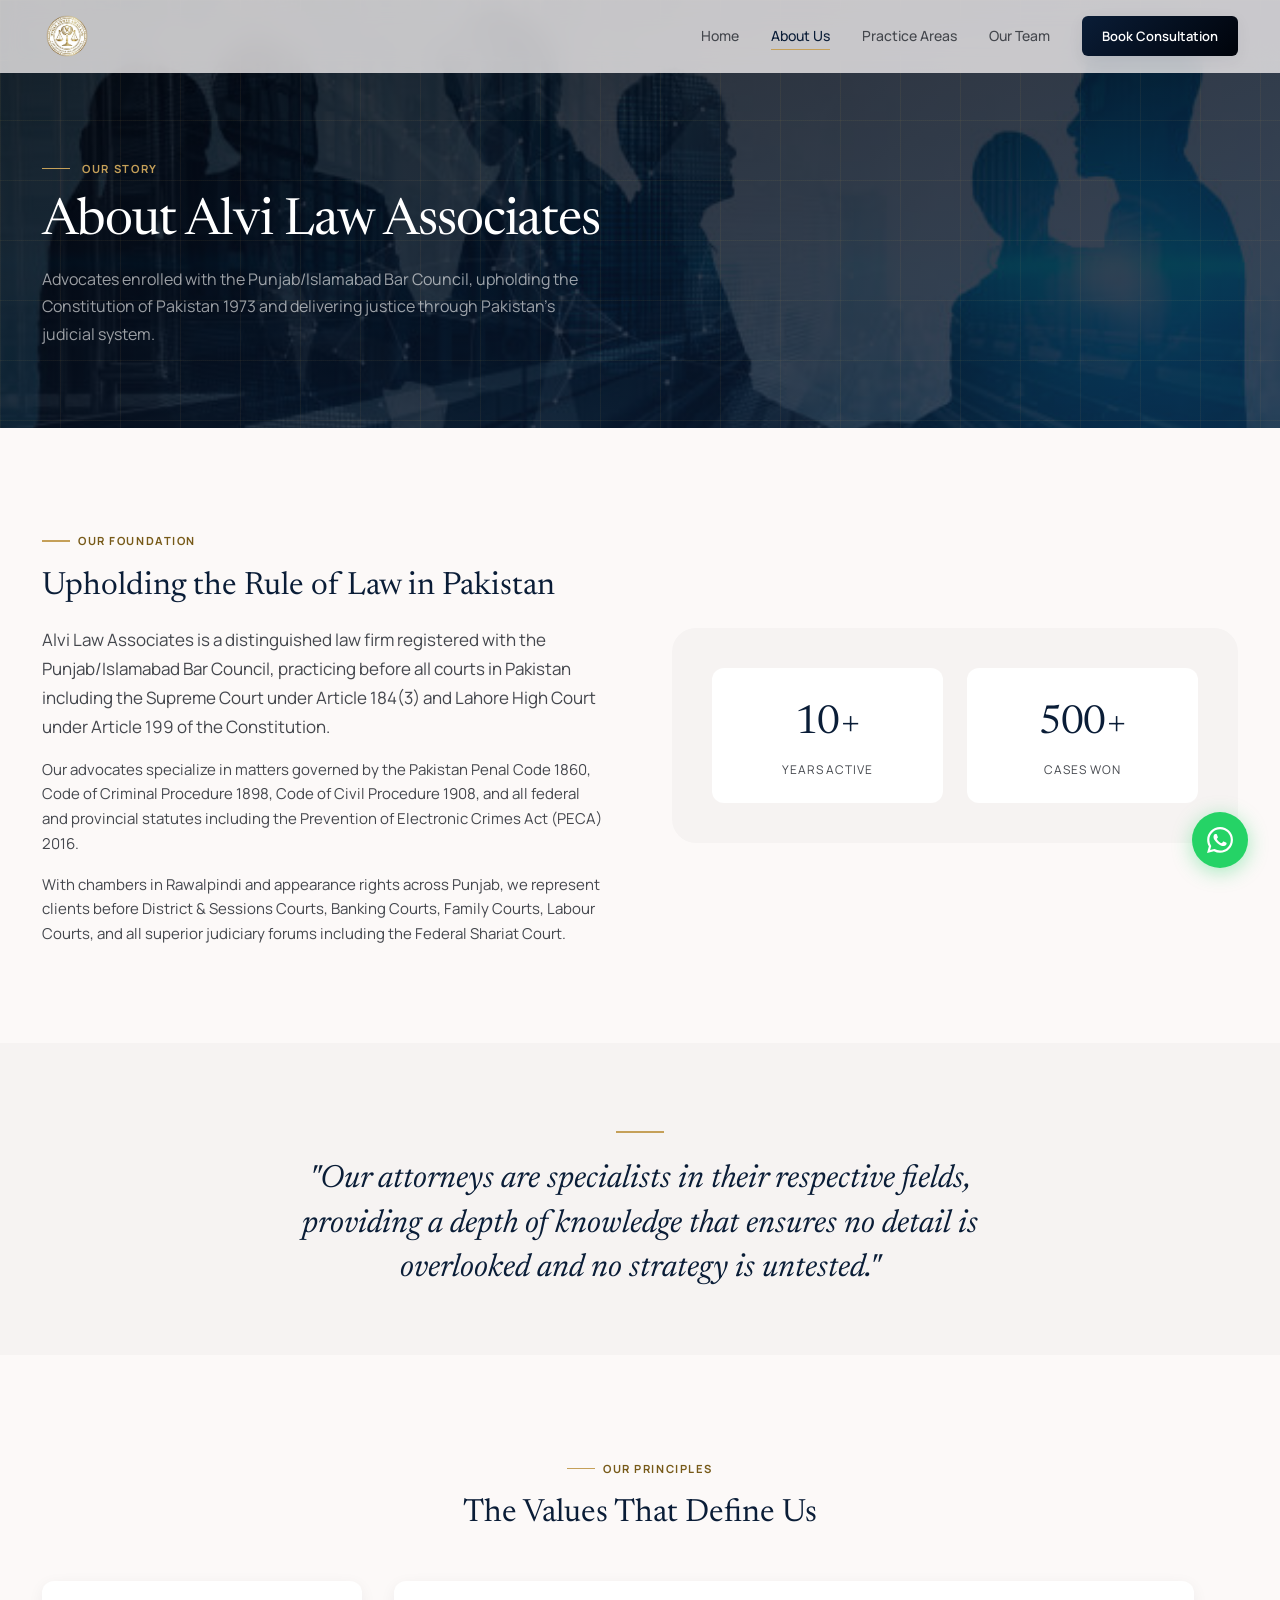
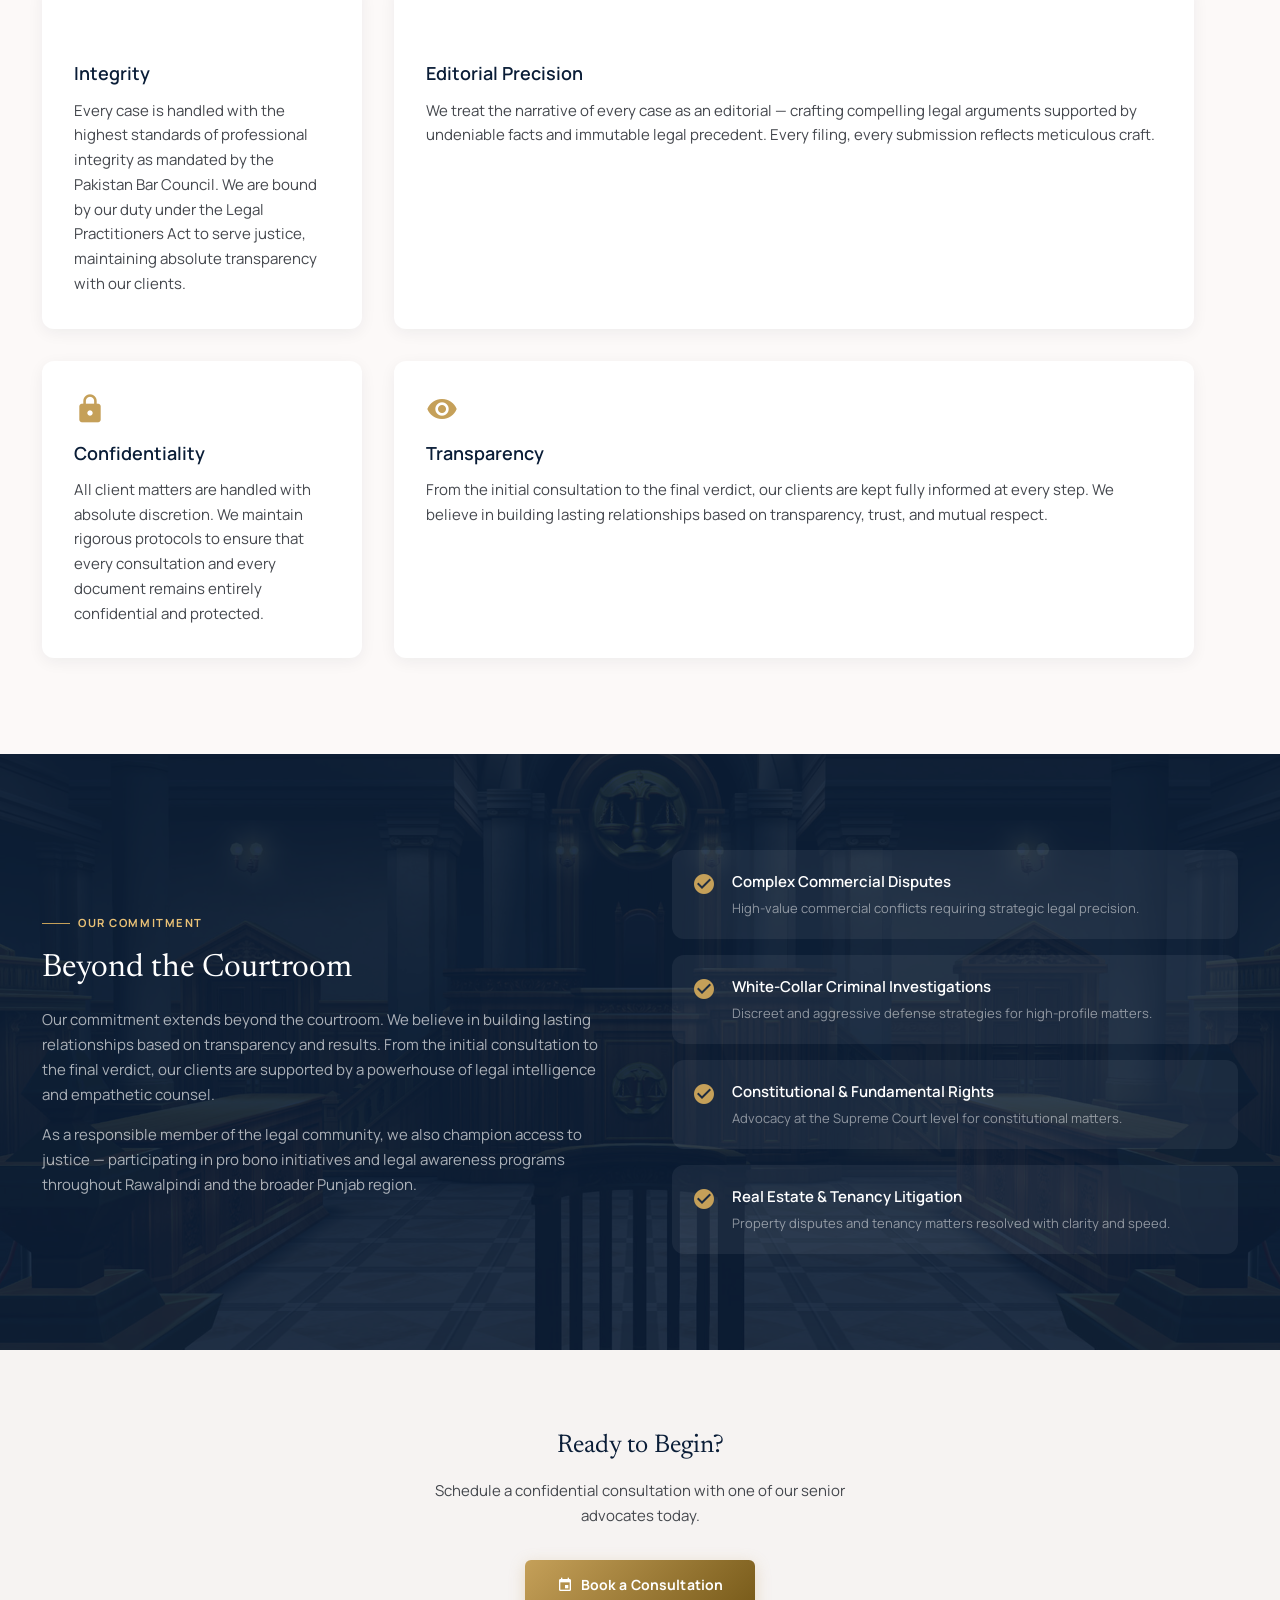
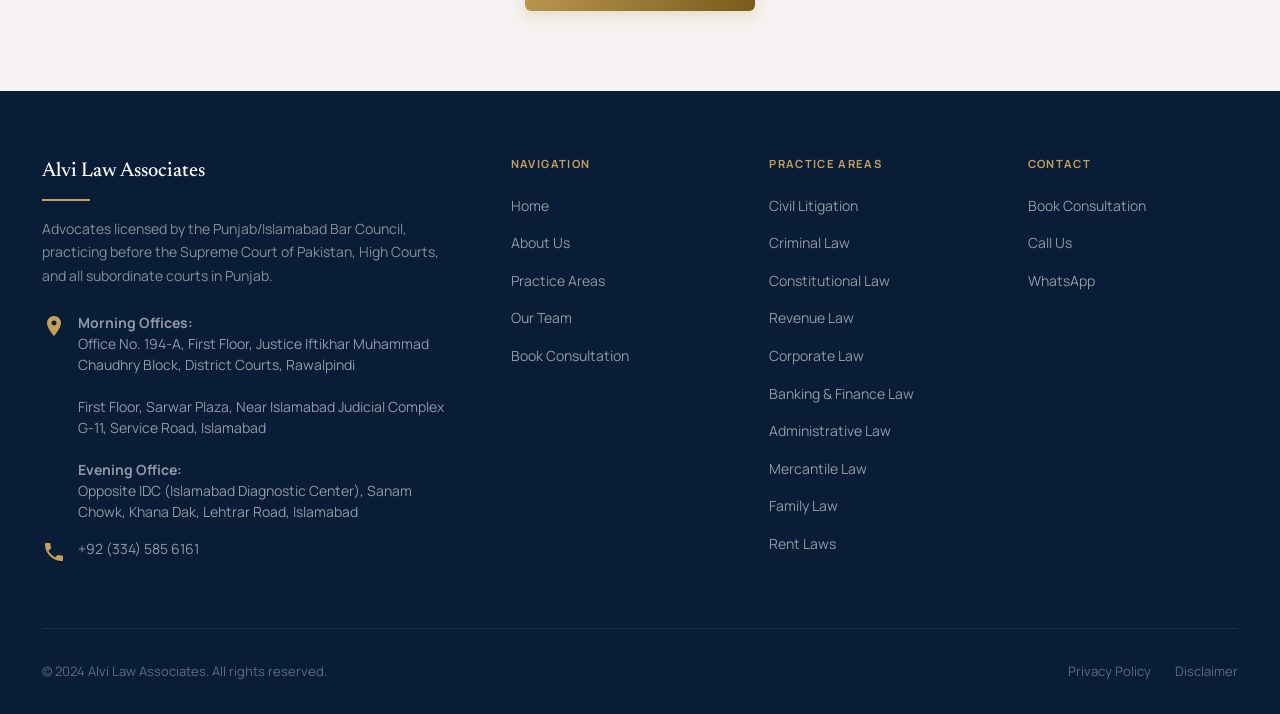
==== commit 1cf97335: "Final commit" ====
--- a/about.html
+++ b/about.html
@@ -4,7 +4,7 @@
   <meta charset="UTF-8" />
   <meta name="viewport" content="width=device-width, initial-scale=1.0" />
   <title>About Us | Alvi Law Associates</title>
-  <meta name="description" content="Learn about Alvi Law Associates — advocates enrolled with Punjab Bar Council, practicing before all courts in Pakistan with commitment to justice under the Constitution of Pakistan 1973." />
+  <meta name="description" content="Learn about Alvi Law Associates — advocates enrolled with Punjab/Islamabad Bar Council, practicing before all courts in Pakistan with commitment to justice under the Constitution of Pakistan 1973." />
   <link rel="stylesheet" href="styles.css" />
   <link rel="stylesheet" href="https://fonts.googleapis.com/icon?family=Material+Icons" />
 </head>
@@ -14,7 +14,7 @@
   <nav class="nav" id="main-nav">
     <div class="container nav-inner">
       <a href="index.html" class="nav-logo" aria-label="Alvi Law Associates - Home">
-        <img src="img/alvilaw.png" alt="Alvi Law Associates" class="nav-logo-img" />
+        <img src="img/logo.png" alt="Alvi Law Associates" class="nav-logo-img" />
       </a>
       <div class="nav-links">
         <a href="index.html"              class="nav-link">Home</a>
@@ -46,7 +46,7 @@
         About Alvi Law Associates
       </h1>
       <p class="page-hero-subtitle anim-fade-up anim-fade-up-delay-2">
-        Advocates enrolled with the Punjab Bar Council, upholding the Constitution of Pakistan 1973 and delivering justice through Pakistan's judicial system.
+        Advocates enrolled with the Punjab/Islamabad Bar Council, upholding the Constitution of Pakistan 1973 and delivering justice through Pakistan's judicial system.
       </p>
     </div>
   </header>
@@ -61,7 +61,7 @@
             Upholding the Rule of Law in Pakistan
           </h2>
           <p class="body-lg reveal reveal-delay-2" style="margin-bottom:var(--space-4);">
-            Alvi Law Associates is a distinguished law firm registered with the Punjab Bar Council, practicing before all courts in Pakistan including the Supreme Court under Article 184(3) and Lahore High Court under Article 199 of the Constitution.
+            Alvi Law Associates is a distinguished law firm registered with the Punjab/Islamabad Bar Council, practicing before all courts in Pakistan including the Supreme Court under Article 184(3) and Lahore High Court under Article 199 of the Constitution.
           </p>
           <p class="body-md reveal reveal-delay-2" style="margin-bottom:var(--space-4);">
             Our advocates specialize in matters governed by the Pakistan Penal Code 1860, Code of Criminal Procedure 1898, Code of Civil Procedure 1908, and all federal and provincial statutes including the Prevention of Electronic Crimes Act (PECA) 2016.
@@ -81,14 +81,14 @@
                 <div style="font-family:var(--font-serif); font-size:2.5rem; color:var(--primary-container); letter-spacing:-0.02em;">500+</div>
                 <div style="font-size:0.75rem; color:var(--on-surface-variant); text-transform:uppercase; letter-spacing:0.08em; margin-top:4px;">Cases Won</div>
               </div>
-              <div style="text-align:center; padding:var(--space-6); background:var(--surface-lowest); border-radius:var(--radius-lg);">
+              <!-- <div style="text-align:center; padding:var(--space-6); background:var(--surface-lowest); border-radius:var(--radius-lg);">
                 <div style="font-family:var(--font-serif); font-size:2.5rem; color:var(--primary-container); letter-spacing:-0.02em;">4</div>
                 <div style="font-size:0.75rem; color:var(--on-surface-variant); text-transform:uppercase; letter-spacing:0.08em; margin-top:4px;">Senior Partners</div>
               </div>
               <div style="text-align:center; padding:var(--space-6); background:var(--surface-lowest); border-radius:var(--radius-lg);">
                 <div style="font-family:var(--font-serif); font-size:2.5rem; color:var(--primary-container); letter-spacing:-0.02em;">7</div>
                 <div style="font-size:0.75rem; color:var(--on-surface-variant); text-transform:uppercase; letter-spacing:0.08em; margin-top:4px;">Practice Areas</div>
-              </div>
+              </div> -->
             </div>
           </div>
         </div>
@@ -217,7 +217,7 @@
         <div>
           <div class="footer-brand-name">Alvi Law Associates</div>
           <div class="divider-gold"></div>
-          <p class="footer-brand-desc">Advocates licensed by the Punjab Bar Council, practicing before the Supreme Court of Pakistan, High Courts, and all subordinate courts in Punjab.</p>
+          <p class="footer-brand-desc">Advocates licensed by the Punjab/Islamabad Bar Council, practicing before the Supreme Court of Pakistan, High Courts, and all subordinate courts in Punjab.</p>
           <div class="footer-contact-item">
             <span class="material-icons footer-contact-icon">location_on</span>
             <span class="footer-contact-text"><strong>Morning Offices:</strong><br>Office No. 194-A, First Floor, Justice Iftikhar Muhammad Chaudhry Block, District Courts, Rawalpindi<br><br>First Floor, Sarwar Plaza, Near Islamabad Judicial Complex G-11, Service Road, Islamabad<br><br><strong>Evening Office:</strong><br>Opposite IDC (Islamabad Diagnostic Center), Sanam Chowk, Khana Dak, Lehtrar Road, Islamabad</span>
@@ -240,10 +240,16 @@
         <div>
           <div class="footer-col-title">Practice Areas</div>
           <ul class="footer-links">
-            <li><a href="practice-areas.html#civil"    class="footer-link">Civil Litigation</a></li>
-            <li><a href="practice-areas.html#corporate" class="footer-link">Corporate Law</a></li>
-            <li><a href="practice-areas.html#banking"  class="footer-link">Banking &amp; Finance</a></li>
-            <li><a href="practice-areas.html#family"   class="footer-link">Family Law</a></li>
+            <li><a href="practice-areas.html#civil"           class="footer-link">Civil Litigation</a></li>
+            <li><a href="practice-areas.html#criminal"        class="footer-link">Criminal Law</a></li>
+            <li><a href="practice-areas.html#constitutional"  class="footer-link">Constitutional Law</a></li>
+            <li><a href="practice-areas.html#revenue"         class="footer-link">Revenue Law</a></li>
+            <li><a href="practice-areas.html#corporate"       class="footer-link">Corporate Law</a></li>
+            <li><a href="practice-areas.html#banking"         class="footer-link">Banking &amp; Finance Law</a></li>
+            <li><a href="practice-areas.html#administrative"  class="footer-link">Administrative Law</a></li>
+            <li><a href="practice-areas.html#mercantile"      class="footer-link">Mercantile Law</a></li>
+            <li><a href="practice-areas.html#family"          class="footer-link">Family Law</a></li>
+            <li><a href="practice-areas.html#rent"            class="footer-link">Rent Laws</a></li>
           </ul>
         </div>
         <div>
@@ -265,7 +271,7 @@
     </div>
   </footer>
 
-  <a href="https://wa.me/923119876543" target="_blank" class="whatsapp-fab" aria-label="WhatsApp">
+  <a href="https://wa.me/+923345856161" target="_blank" class="whatsapp-fab" aria-label="WhatsApp">
     <svg viewBox="0 0 24 24" fill="currentColor" width="26" height="26">
       <path d="M17.472 14.382c-.297-.149-1.758-.867-2.03-.967-.273-.099-.471-.148-.67.15-.197.297-.767.966-.94 1.164-.173.199-.347.223-.644.075-.297-.15-1.255-.463-2.39-1.475-.883-.788-1.48-1.761-1.653-2.059-.173-.297-.018-.458.13-.606.134-.133.298-.347.446-.52.149-.174.198-.298.298-.497.099-.198.05-.371-.025-.52-.075-.149-.669-1.612-.916-2.207-.242-.579-.487-.5-.669-.51-.173-.008-.371-.01-.57-.01-.198 0-.52.074-.792.372-.272.297-1.04 1.016-1.04 2.479 0 1.462 1.065 2.875 1.213 3.074.149.198 2.096 3.2 5.077 4.487.709.306 1.262.489 1.694.625.712.227 1.36.195 1.871.118.571-.085 1.758-.719 2.006-1.413.248-.694.248-1.289.173-1.413-.074-.124-.272-.198-.57-.347m-5.421 7.403h-.004a9.87 9.87 0 01-5.031-1.378l-.361-.214-3.741.982.998-3.648-.235-.374a9.86 9.86 0 01-1.51-5.26c.001-5.45 4.436-9.884 9.888-9.884 2.64 0 5.122 1.03 6.988 2.898a9.825 9.825 0 012.893 6.994c-.003 5.45-4.437 9.884-9.885 9.884m8.413-18.297A11.815 11.815 0 0012.05 0C5.495 0 .16 5.335.157 11.892c0 2.096.547 4.142 1.588 5.945L.057 24l6.305-1.654a11.882 11.882 0 005.683 1.448h.005c6.554 0 11.89-5.335 11.893-11.893a11.821 11.821 0 00-3.48-8.413z"/>
     </svg>
--- a/styles.css
+++ b/styles.css
@@ -210,6 +210,7 @@
 .grid-3 { display: grid; grid-template-columns: repeat(3, 1fr); gap: var(--space-8); }
 .grid-4 { display: grid; grid-template-columns: repeat(4, 1fr); gap: var(--space-6); }
 .grid-5 { display: grid; grid-template-columns: repeat(5, 1fr); gap: var(--space-5); }
+.grid-6 { display: grid; grid-template-columns: repeat(6, 1fr); gap: var(--space-4); }
 
 .flex-center { display: flex; align-items: center; justify-content: center; }
 .flex-between { display: flex; align-items: center; justify-content: space-between; }
@@ -723,7 +724,7 @@
 
 .team-card-avatar {
   width: 100%;
-  height: 200px;
+  height: 334px;
   object-fit: cover;
   object-position: top center;
   filter: saturate(0.85);
@@ -1335,6 +1336,7 @@
 @media (max-width: 1024px) {
   .grid-4 { grid-template-columns: repeat(2, 1fr); }
   .grid-5 { grid-template-columns: repeat(3, 1fr); }
+  .grid-6 { grid-template-columns: repeat(3, 1fr); }
   .footer-grid { grid-template-columns: 1fr 1fr; gap: var(--space-8); }
 }
 
@@ -1345,6 +1347,7 @@
   .grid-3 { grid-template-columns: 1fr; }
   .grid-4 { grid-template-columns: 1fr; }
   .grid-5 { grid-template-columns: repeat(2, 1fr); }
+  .grid-6 { grid-template-columns: repeat(2, 1fr); }
   .form-row { grid-template-columns: 1fr; }
   .hero-stats { position: relative; bottom: auto; margin-top: var(--space-12); flex-wrap: wrap; gap: var(--space-8); }
   .hero-stats .hero-stat { text-align: left; }
@@ -1359,4 +1362,5 @@
   .hero-actions .btn-primary,
   .hero-actions .btn-secondary { width: 100%; justify-content: center; }
   .grid-5 { grid-template-columns: 1fr; }
-}
+  .grid-6 { grid-template-columns: 1fr; }
+}
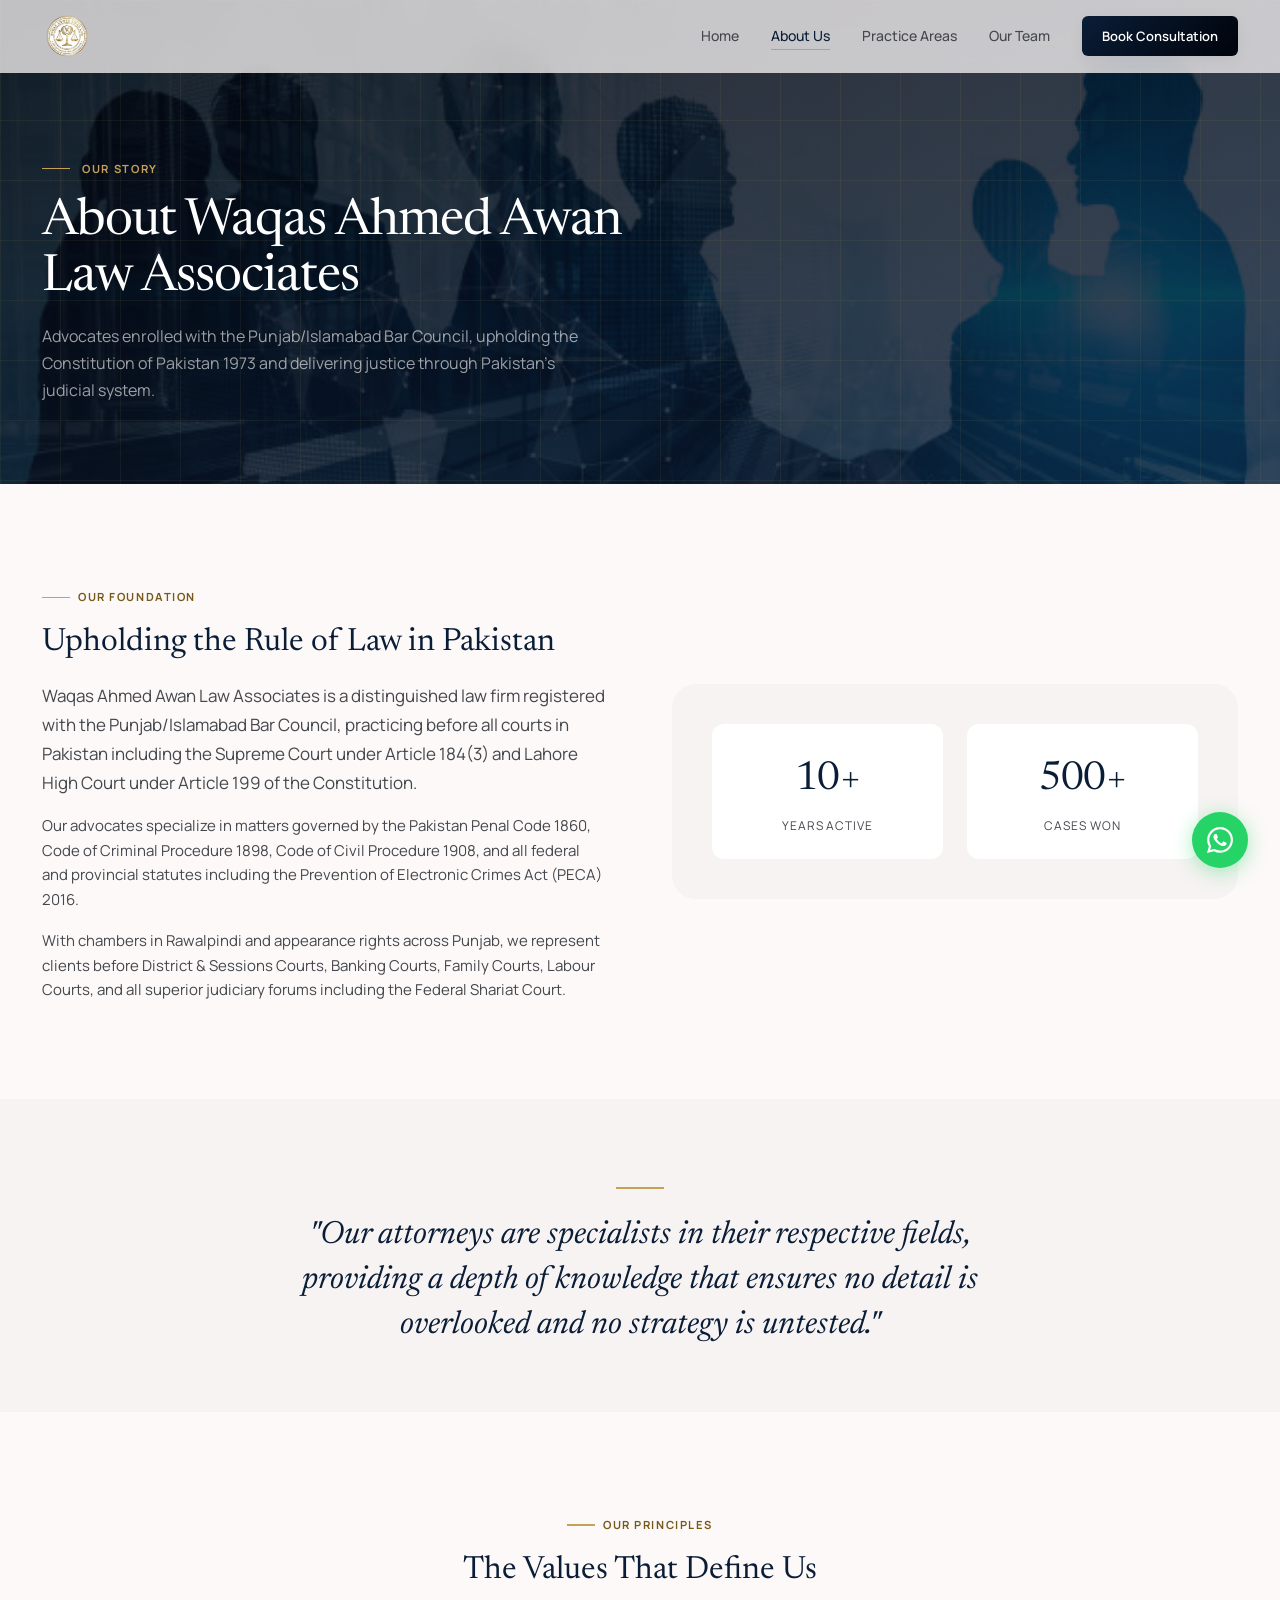
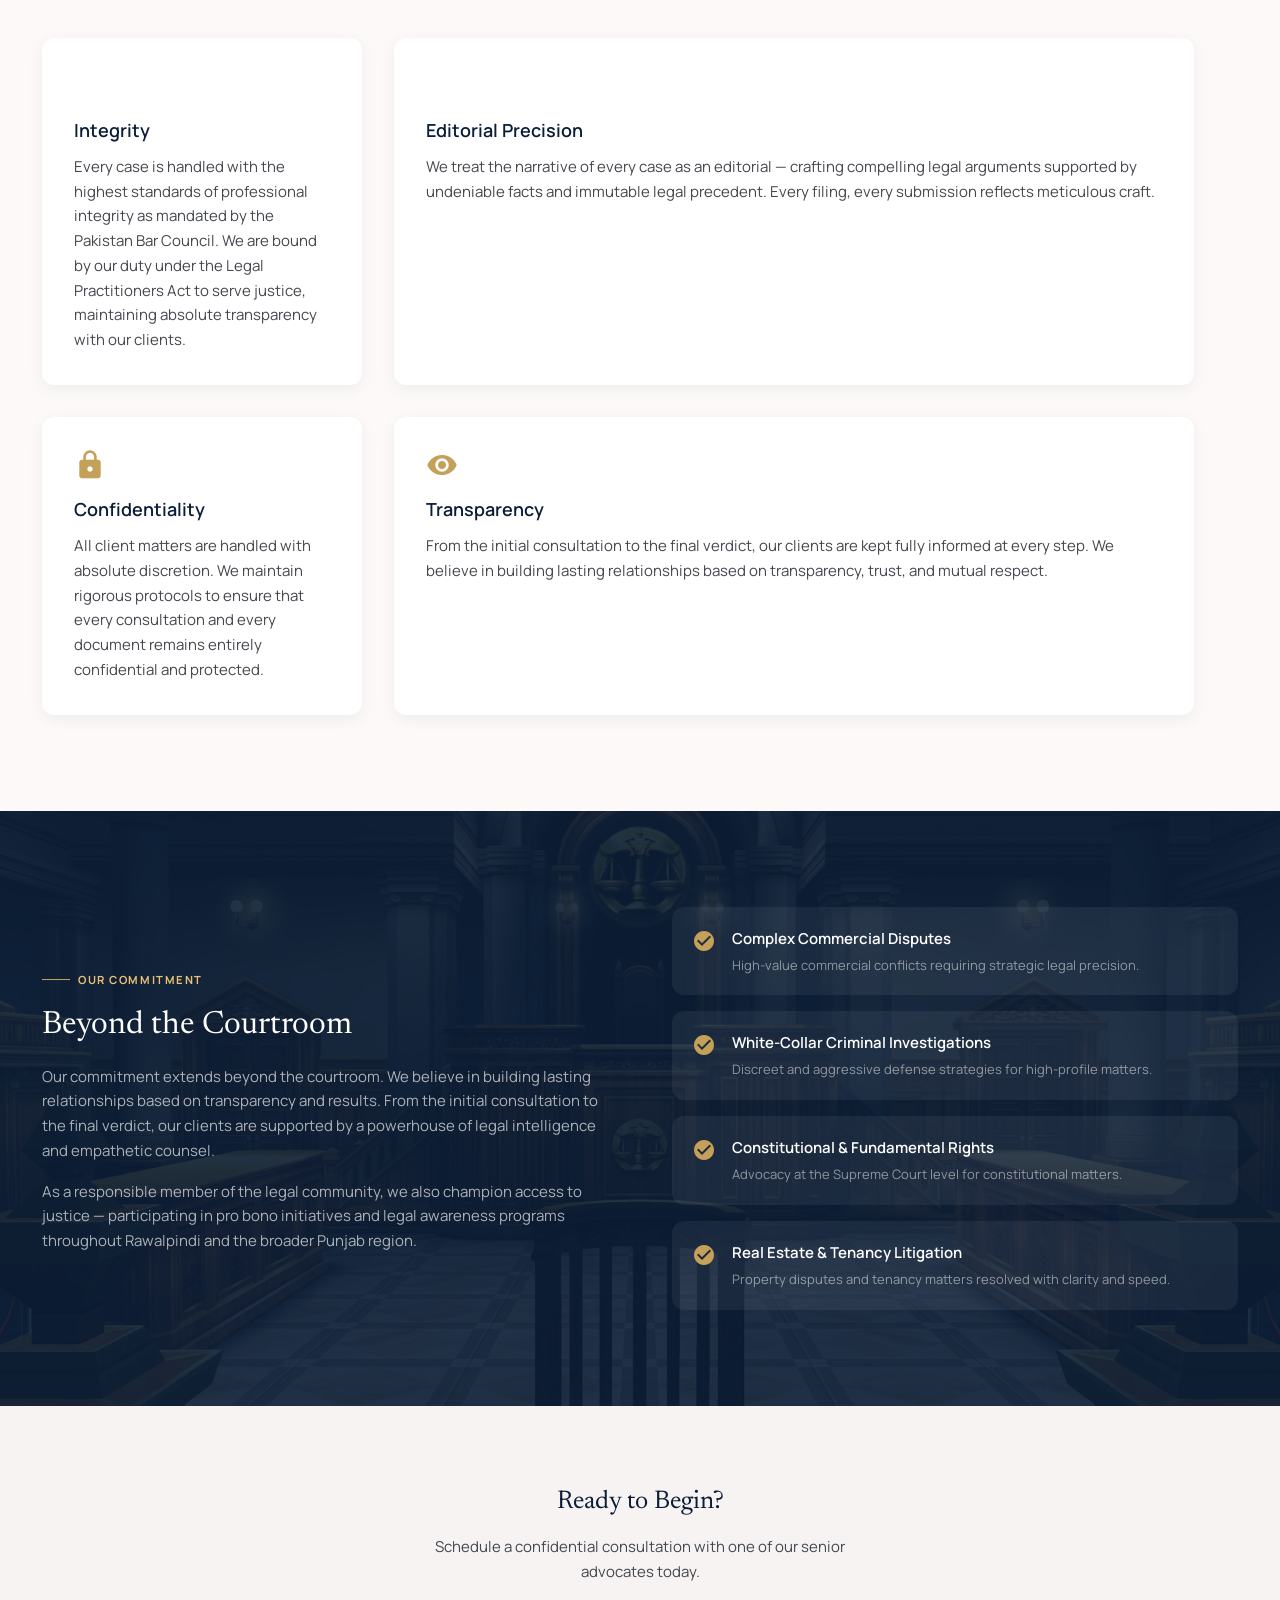
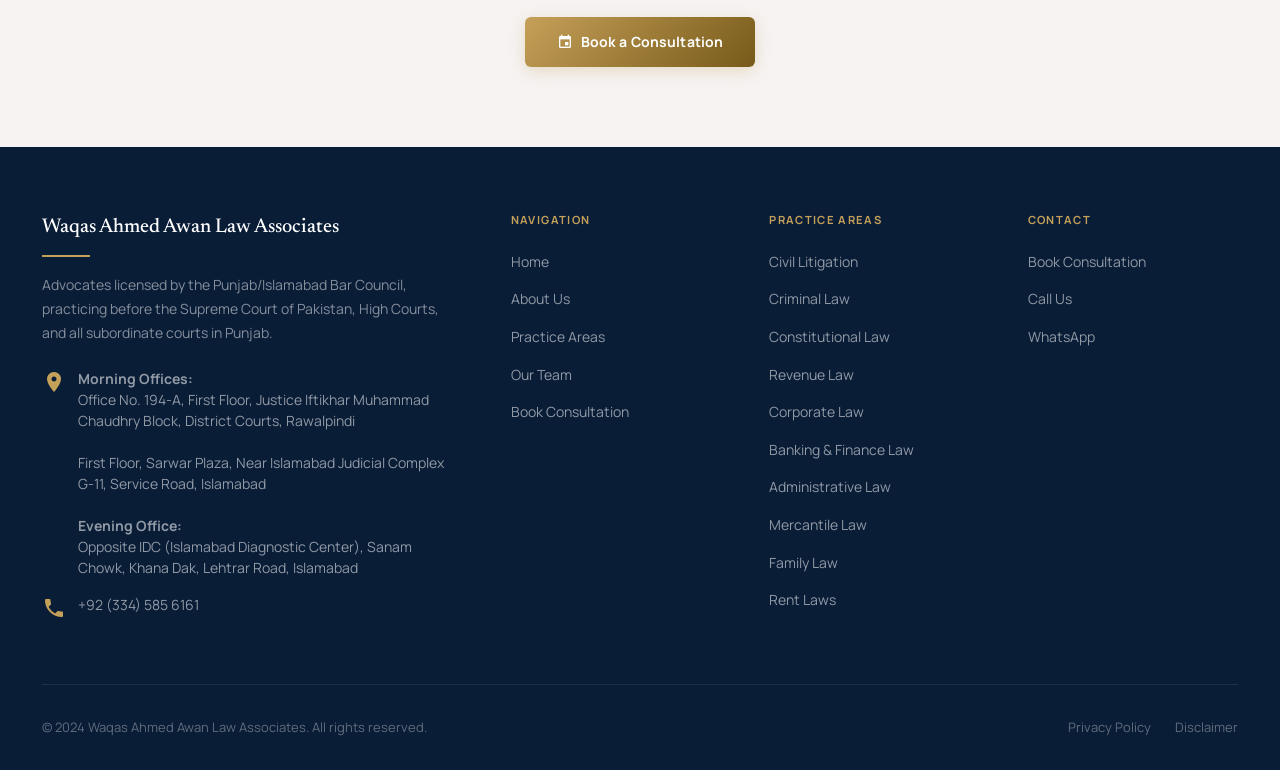
==== commit 283cc129: "images added and mobile responsive" ====
--- a/about.html
+++ b/about.html
@@ -3,8 +3,8 @@
 <head>
   <meta charset="UTF-8" />
   <meta name="viewport" content="width=device-width, initial-scale=1.0" />
-  <title>About Us | Alvi Law Associates</title>
-  <meta name="description" content="Learn about Alvi Law Associates — advocates enrolled with Punjab/Islamabad Bar Council, practicing before all courts in Pakistan with commitment to justice under the Constitution of Pakistan 1973." />
+  <title>About Us | Waqas Ahmed Awan Law Associates</title>
+  <meta name="description" content="Learn about Waqas Ahmed Awan Law Associates — advocates enrolled with Punjab/Islamabad Bar Council, practicing before all courts in Pakistan with commitment to justice under the Constitution of Pakistan 1973." />
   <link rel="stylesheet" href="styles.css" />
   <link rel="stylesheet" href="https://fonts.googleapis.com/icon?family=Material+Icons" />
 </head>
@@ -13,8 +13,8 @@
   <!-- NAVIGATION -->
   <nav class="nav" id="main-nav">
     <div class="container nav-inner">
-      <a href="index.html" class="nav-logo" aria-label="Alvi Law Associates - Home">
-        <img src="img/logo.png" alt="Alvi Law Associates" class="nav-logo-img" />
+      <a href="index.html" class="nav-logo" aria-label="Waqas Ahmed Awan Law Associates - Home">
+        <img src="img/logo.png" alt="Waqas Ahmed Awan Law Associates" class="nav-logo-img" />
       </a>
       <div class="nav-links">
         <a href="index.html"              class="nav-link">Home</a>
@@ -43,7 +43,7 @@
     <div class="container page-hero-content">
       <div class="page-hero-tag anim-fade-up">Our Story</div>
       <h1 class="page-hero-title anim-fade-up anim-fade-up-delay-1">
-        About Alvi Law Associates
+        About Waqas Ahmed Awan Law Associates
       </h1>
       <p class="page-hero-subtitle anim-fade-up anim-fade-up-delay-2">
         Advocates enrolled with the Punjab/Islamabad Bar Council, upholding the Constitution of Pakistan 1973 and delivering justice through Pakistan's judicial system.
@@ -61,7 +61,7 @@
             Upholding the Rule of Law in Pakistan
           </h2>
           <p class="body-lg reveal reveal-delay-2" style="margin-bottom:var(--space-4);">
-            Alvi Law Associates is a distinguished law firm registered with the Punjab/Islamabad Bar Council, practicing before all courts in Pakistan including the Supreme Court under Article 184(3) and Lahore High Court under Article 199 of the Constitution.
+            Waqas Ahmed Awan Law Associates is a distinguished law firm registered with the Punjab/Islamabad Bar Council, practicing before all courts in Pakistan including the Supreme Court under Article 184(3) and Lahore High Court under Article 199 of the Constitution.
           </p>
           <p class="body-md reveal reveal-delay-2" style="margin-bottom:var(--space-4);">
             Our advocates specialize in matters governed by the Pakistan Penal Code 1860, Code of Criminal Procedure 1898, Code of Civil Procedure 1908, and all federal and provincial statutes including the Prevention of Electronic Crimes Act (PECA) 2016.
@@ -215,7 +215,7 @@
     <div class="container">
       <div class="footer-grid">
         <div>
-          <div class="footer-brand-name">Alvi Law Associates</div>
+          <div class="footer-brand-name">Waqas Ahmed Awan Law Associates</div>
           <div class="divider-gold"></div>
           <p class="footer-brand-desc">Advocates licensed by the Punjab/Islamabad Bar Council, practicing before the Supreme Court of Pakistan, High Courts, and all subordinate courts in Punjab.</p>
           <div class="footer-contact-item">
@@ -262,7 +262,7 @@
         </div>
       </div>
       <div class="footer-bottom">
-        <p class="footer-copyright">© 2024 Alvi Law Associates. All rights reserved.</p>
+        <p class="footer-copyright">© 2024 Waqas Ahmed Awan Law Associates. All rights reserved.</p>
         <div class="footer-bottom-links">
           <a href="#" class="footer-bottom-link">Privacy Policy</a>
           <a href="#" class="footer-bottom-link">Disclaimer</a>
--- a/styles.css
+++ b/styles.css
@@ -724,9 +724,9 @@
 
 .team-card-avatar {
   width: 100%;
-  height: 334px;
+  height: 280px;
   object-fit: cover;
-  object-position: top center;
+  object-position: center top;
   filter: saturate(0.85);
   transition: var(--transition);
 }
@@ -1270,20 +1270,22 @@
   position: fixed;
   inset: 0;
   top: 72px;
-  background: rgba(252, 249, 248, 0.97);
+  background: rgba(252, 249, 248, 0.98);
   backdrop-filter: blur(20px);
+  -webkit-backdrop-filter: blur(20px);
   z-index: 999;
   padding: var(--space-8);
   flex-direction: column;
   gap: var(--space-3);
   animation: fadeIn 0.25s ease;
+  overflow-y: auto;
 }
 
 .mobile-menu.open { display: flex; }
 
 .mobile-menu-link {
   font-family: var(--font-serif);
-  font-size: 1.5rem;
+  font-size: 1.375rem;
   font-weight: 400;
   color: var(--primary-container);
   padding: var(--space-4) 0;
@@ -1292,6 +1294,16 @@
 }
 
 .mobile-menu-link:hover { color: var(--gold-dark); padding-left: var(--space-4); }
+
+@media (max-width: 768px) {
+  .mobile-menu { top: 64px; padding: var(--space-6); }
+  .mobile-menu-link { font-size: 1.25rem; padding: var(--space-3) 0; }
+}
+
+@media (max-width: 480px) {
+  .mobile-menu { top: 60px; padding: var(--space-5); }
+  .mobile-menu-link { font-size: 1.125rem; }
+}
 
 /* ─── FORM SUBMIT BTN ─── */
 .btn-submit {
@@ -1333,34 +1345,291 @@
 }
 
 /* ─── RESPONSIVE ─── */
+
+/* Large Tablets & Small Desktops */
 @media (max-width: 1024px) {
   .grid-4 { grid-template-columns: repeat(2, 1fr); }
   .grid-5 { grid-template-columns: repeat(3, 1fr); }
   .grid-6 { grid-template-columns: repeat(3, 1fr); }
   .footer-grid { grid-template-columns: 1fr 1fr; gap: var(--space-8); }
-}
-
+  
+  .hero-title { font-size: clamp(2.5rem, 5vw, 4rem); max-width: 600px; }
+  .hero-stats { gap: var(--space-6); }
+  .hero-stat-number { font-size: 1.875rem; }
+  
+  .container { padding: 0 var(--space-6); }
+  .section { padding: var(--space-20) 0; }
+  
+  .testimonial { padding: var(--space-6); }
+}
+
+/* Tablets */
 @media (max-width: 768px) {
+  /* Navigation */
   .nav-links, .nav-cta { display: none; }
   .nav-hamburger { display: flex; }
-  .grid-2 { grid-template-columns: 1fr; }
-  .grid-3 { grid-template-columns: 1fr; }
-  .grid-4 { grid-template-columns: 1fr; }
-  .grid-5 { grid-template-columns: repeat(2, 1fr); }
-  .grid-6 { grid-template-columns: repeat(2, 1fr); }
+  .nav-inner { height: 64px; }
+  .nav-logo-img { height: 42px; }
+  
+  /* Grid layouts */
+  .grid-2 { grid-template-columns: 1fr; gap: var(--space-6); }
+  .grid-3 { grid-template-columns: 1fr; gap: var(--space-6); }
+  .grid-4 { grid-template-columns: 1fr; gap: var(--space-5); }
+  .grid-5 { grid-template-columns: repeat(2, 1fr); gap: var(--space-4); }
+  .grid-6 { grid-template-columns: repeat(2, 1fr); gap: var(--space-4); }
+  
+  /* Hero Section */
+  .hero { min-height: 100svh; }
+  .hero-content { padding: 100px 0 80px; }
+  .hero-title { font-size: clamp(2rem, 8vw, 3rem); max-width: 100%; }
+  .hero-subtitle { font-size: 0.9375rem; max-width: 100%; }
+  .hero-overline { font-size: 0.6875rem; }
+  .hero-stats { 
+    position: relative; 
+    bottom: auto; 
+    margin-top: var(--space-10); 
+    flex-wrap: wrap; 
+    gap: var(--space-6);
+    justify-content: flex-start;
+  }
+  .hero-stats .hero-stat { 
+    text-align: left; 
+    flex: 1 0 45%;
+  }
+  .hero-stat-number { font-size: 1.75rem; }
+  .hero-stat-label { font-size: 0.6875rem; }
+  
+  /* Forms */
   .form-row { grid-template-columns: 1fr; }
-  .hero-stats { position: relative; bottom: auto; margin-top: var(--space-12); flex-wrap: wrap; gap: var(--space-8); }
-  .hero-stats .hero-stat { text-align: left; }
+  
+  /* Footer */
   .footer-grid { grid-template-columns: 1fr; gap: var(--space-8); }
   .footer-bottom { flex-direction: column; gap: var(--space-4); text-align: center; }
+  .footer-bottom-links { flex-wrap: wrap; justify-content: center; }
+  
+  /* Section Spacing */
   .section { padding: var(--space-16) 0; }
+  .section-lg { padding: var(--space-20) 0; }
   .container { padding: 0 var(--space-5); }
-}
-
+  .container-narrow { padding: 0 var(--space-5); }
+  
+  /* Typography adjustments */
+  .headline-lg { font-size: clamp(1.375rem, 5vw, 1.75rem); }
+  .headline-md { font-size: clamp(1.125rem, 4vw, 1.5rem); }
+  .body-lg { font-size: 1rem; }
+  .body-md { font-size: 0.875rem; }
+  
+  /* Buttons */
+  .btn-primary, .btn-secondary, .btn-dark, .btn-outline {
+    padding: 0.75rem var(--space-6);
+    font-size: 0.8125rem;
+  }
+  
+  /* Cards */
+  .card { padding: var(--space-5); }
+  .team-card-avatar { height: 240px; object-position: center 20%; }
+  .team-card-body { padding: var(--space-4); }
+  .team-card-name { font-size: 0.9375rem; }
+  .team-card-desc { font-size: 0.8125rem; }
+  
+  /* Practice items */
+  .practice-item { padding: var(--space-4); }
+  .practice-item-title { font-size: 0.9375rem; }
+  .practice-item-desc { font-size: 0.8125rem; }
+  
+  /* Testimonials */
+  .testimonial { padding: var(--space-5); }
+  .testimonial-text { font-size: 1rem; }
+  
+  /* Page Hero */
+  .page-hero { min-height: 50vh; }
+  .page-hero-title { font-size: clamp(1.75rem, 6vw, 2.5rem); }
+  .page-hero-subtitle { font-size: 0.9375rem; }
+  
+  /* Pull Quote */
+  .pull-quote { font-size: 1.25rem; padding: var(--space-6); }
+  
+  /* Stats section inline */
+  .stats-section .container > div {
+    grid-template-columns: repeat(2, 1fr) !important;
+    gap: var(--space-6) !important;
+  }
+  
+  /* Margin/Padding utilities */
+  .mb-12 { margin-bottom: var(--space-8) !important; }
+  .mt-10 { margin-top: var(--space-6) !important; }
+}
+
+/* Mobile Phones */
 @media (max-width: 480px) {
+  /* Hero */
+  .hero-content { padding: 90px 0 60px; }
+  .hero-title { font-size: clamp(1.75rem, 9vw, 2.25rem); }
+  .hero-subtitle { font-size: 0.875rem; line-height: 1.6; }
   .hero-actions { flex-direction: column; }
   .hero-actions .btn-primary,
   .hero-actions .btn-secondary { width: 100%; justify-content: center; }
+  .hero-stats .hero-stat { flex: 1 0 100%; }
+  
+  /* Grids */
   .grid-5 { grid-template-columns: 1fr; }
   .grid-6 { grid-template-columns: 1fr; }
-}
+  
+  /* Navigation */
+  .nav-inner { height: 60px; }
+  .nav-logo-img { height: 38px; }
+  
+  /* Cards */
+  .team-card-avatar { height: 280px; object-position: center 15%; }
+  .team-card-body { padding: var(--space-4); }
+  .team-card-name { font-size: 0.875rem; }
+  .team-card-role { font-size: 0.6875rem; }
+  .team-card-desc { font-size: 0.8125rem; line-height: 1.5; }
+  
+  /* Sections */
+  .section { padding: var(--space-12) 0; }
+  .section-lg { padding: var(--space-16) 0; }
+  .container { padding: 0 var(--space-4); }
+  .container-narrow { padding: 0 var(--space-4); }
+  
+  /* Typography */
+  .headline-lg { font-size: 1.25rem; }
+  .headline-md { font-size: 1.125rem; }
+  .section-tag { font-size: 0.625rem; }
+  
+  /* Practice items */
+  .practice-item { padding: var(--space-4); }
+  .practice-item-icon { font-size: 1.25rem !important; }
+  
+  /* Buttons */
+  .btn-primary, .btn-secondary, .btn-dark, .btn-outline {
+    padding: 0.75rem var(--space-5);
+    font-size: 0.8125rem;
+    width: 100%;
+    justify-content: center;
+  }
+  
+  /* Page Hero */
+  .page-hero { min-height: 45vh; }
+  .page-hero-content { padding: var(--space-8) 0; }
+  .page-hero-title { font-size: clamp(1.5rem, 7vw, 2rem); }
+  .page-hero-subtitle { font-size: 0.875rem; }
+  .page-hero-tag { font-size: 0.625rem; }
+  
+  /* Footer */
+  .footer { padding: var(--space-10) 0 var(--space-6); }
+  .footer-brand-name { font-size: 1.125rem; }
+  .footer-brand-desc { font-size: 0.8125rem; }
+  .footer-col-title { font-size: 0.75rem; }
+  .footer-link { font-size: 0.8125rem; }
+  .footer-contact-text { font-size: 0.8125rem; }
+  
+  /* Pull Quote */
+  .pull-quote { font-size: 1.125rem; padding: var(--space-5); }
+  
+  /* Stats section */
+  .stats-section .container > div {
+    grid-template-columns: 1fr 1fr !important;
+    gap: var(--space-5) !important;
+  }
+  .stats-section .container > div > div > div:first-child {
+    font-size: 2.25rem !important;
+  }
+  
+  /* Testimonials */
+  .testimonial-text { font-size: 0.9375rem; }
+  .testimonial-author { font-size: 0.75rem; }
+  .testimonial-image-square { max-width: 180px; }
+  
+  /* WhatsApp FAB */
+  .whatsapp-fab {
+    width: 52px;
+    height: 52px;
+    bottom: var(--space-4);
+    right: var(--space-4);
+  }
+}
+
+/* Extra Small Phones */
+@media (max-width: 360px) {
+  .hero-title { font-size: 1.5rem; }
+  .hero-subtitle { font-size: 0.8125rem; }
+  .hero-stat-number { font-size: 1.5rem; }
+  
+  .headline-lg { font-size: 1.125rem; }
+  .headline-md { font-size: 1rem; }
+  
+  .container { padding: 0 var(--space-3); }
+  
+  .team-card-avatar { height: 260px; object-position: center 15%; }
+  
+  .stats-section .container > div > div > div:first-child {
+    font-size: 1.875rem !important;
+  }
+}
+
+/* Touch device optimizations */
+@media (hover: none) and (pointer: coarse) {
+  .btn-primary:hover,
+  .btn-secondary:hover,
+  .btn-dark:hover,
+  .btn-outline:hover,
+  .nav-cta:hover,
+  .practice-item:hover,
+  .team-card:hover,
+  .card:hover {
+    transform: none;
+  }
+  
+  .nav-link::after {
+    display: none;
+  }
+  
+  /* Increase touch targets */
+  .nav-hamburger {
+    padding: var(--space-3);
+    min-width: 44px;
+    min-height: 44px;
+    justify-content: center;
+  }
+  
+  .mobile-menu-link {
+    min-height: 44px;
+    display: flex;
+    align-items: center;
+  }
+  
+  .footer-link {
+    min-height: 44px;
+    display: inline-flex;
+    align-items: center;
+  }
+}
+
+/* Landscape orientation on mobile */
+@media (max-width: 768px) and (orientation: landscape) {
+  .hero {
+    min-height: auto;
+    padding: var(--space-16) 0;
+  }
+  
+  .hero-content {
+    padding: 80px 0 40px;
+  }
+  
+  .hero-stats {
+    flex-direction: row;
+    flex-wrap: nowrap;
+    justify-content: space-between;
+  }
+  
+  .hero-stats .hero-stat {
+    flex: 1;
+    text-align: center;
+  }
+  
+  .page-hero {
+    min-height: auto;
+    padding: var(--space-12) 0;
+  }
+}
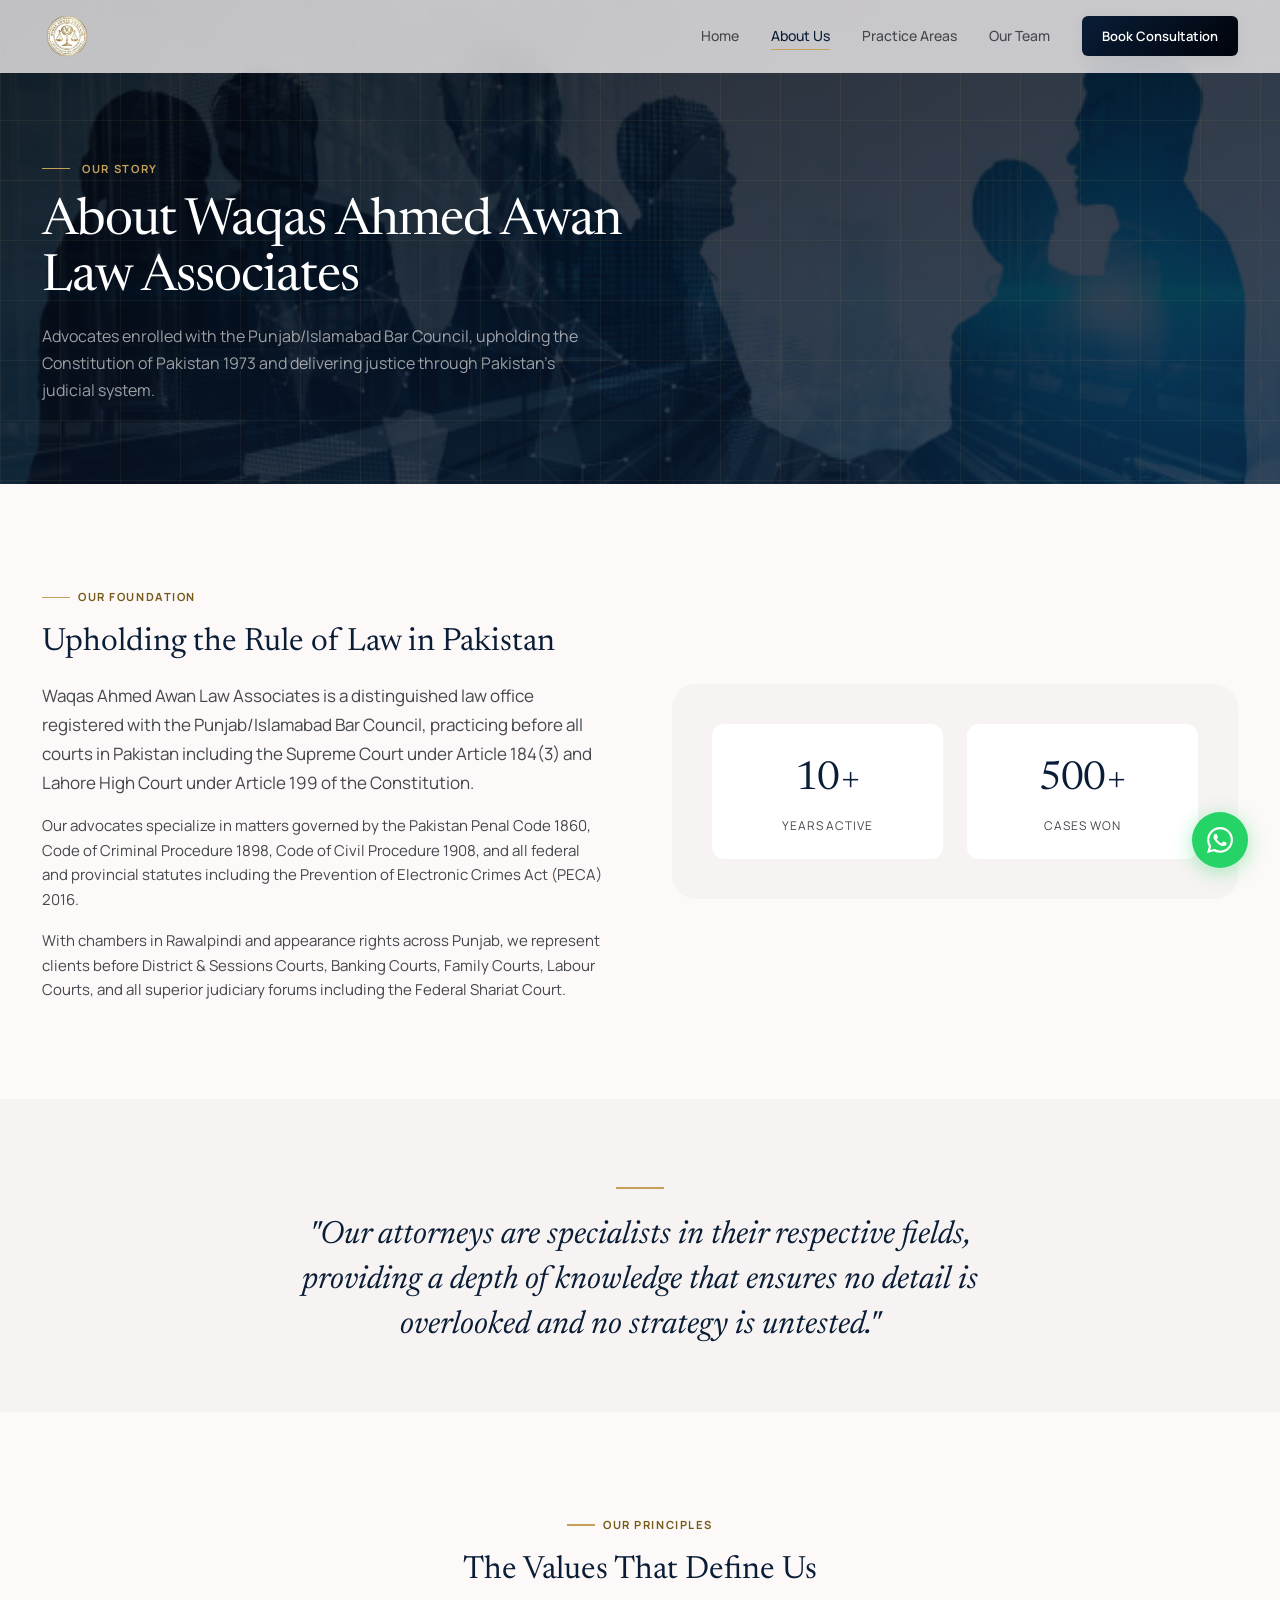
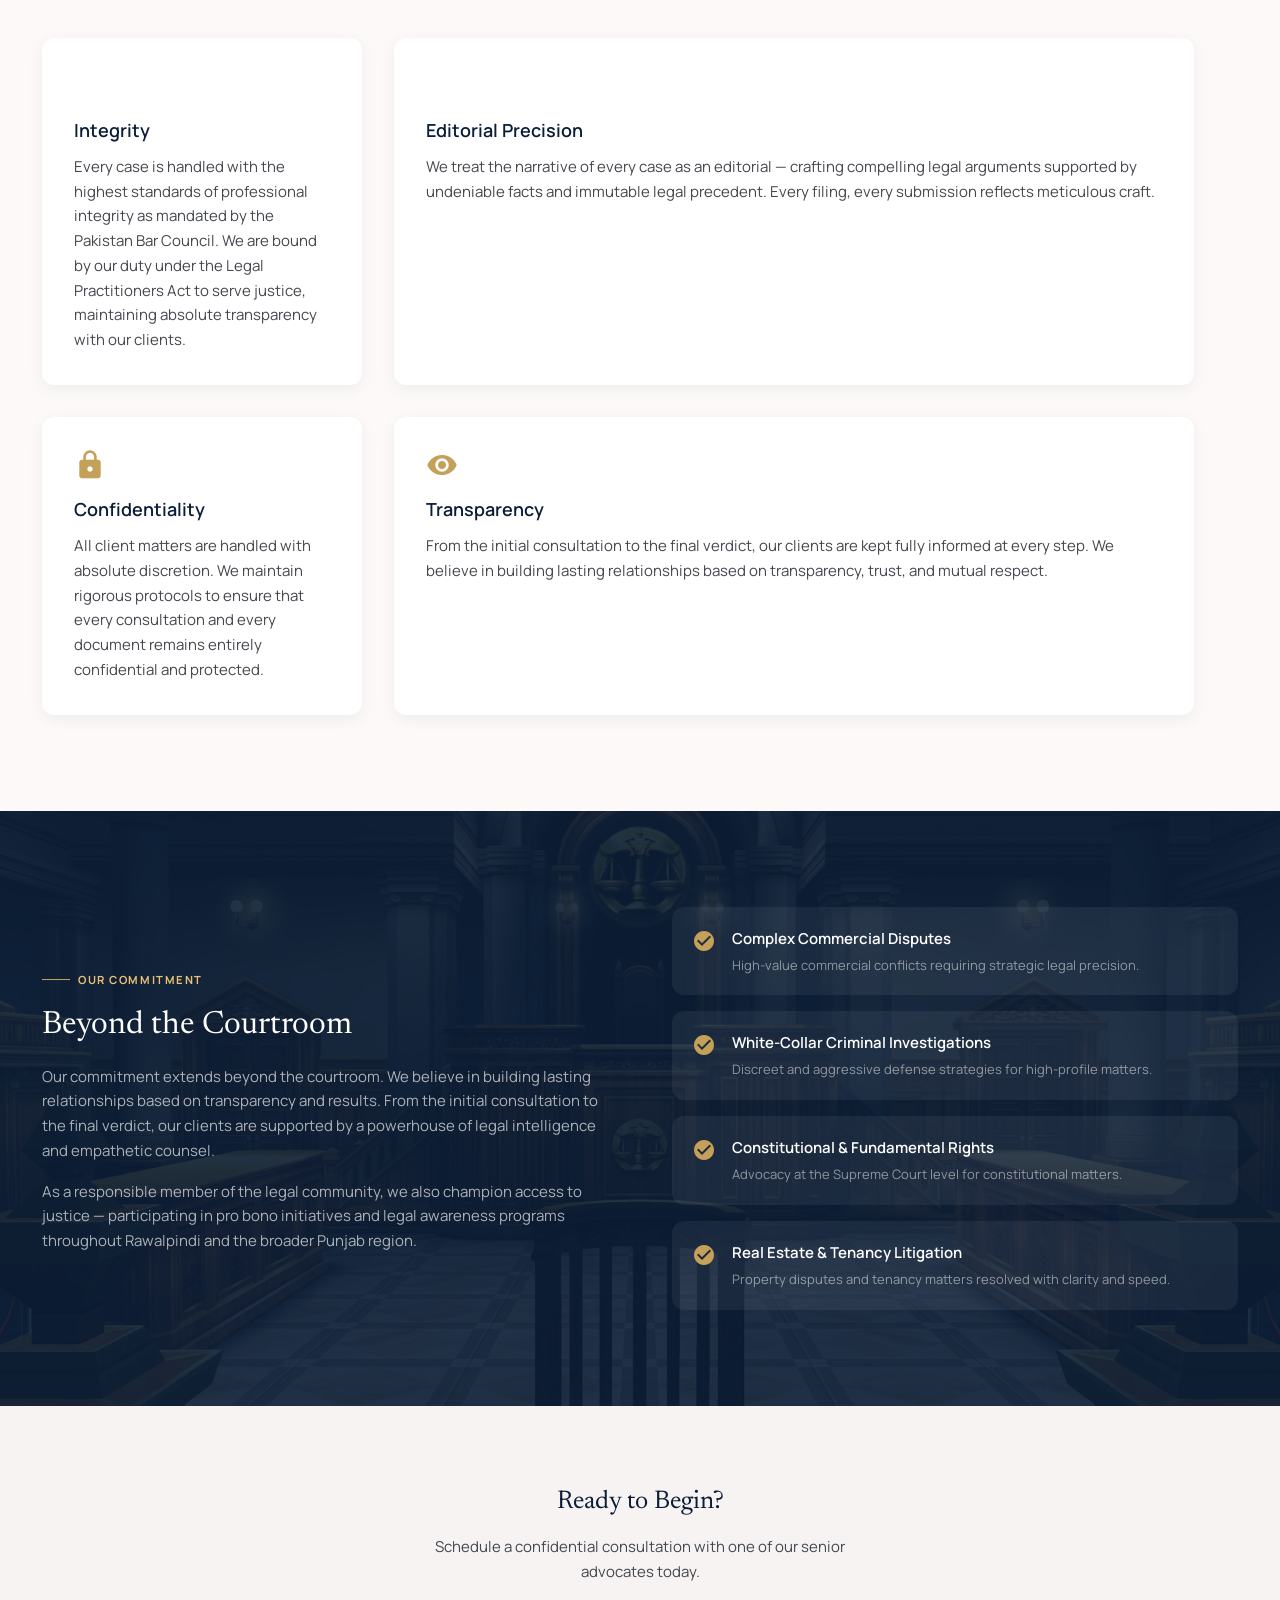
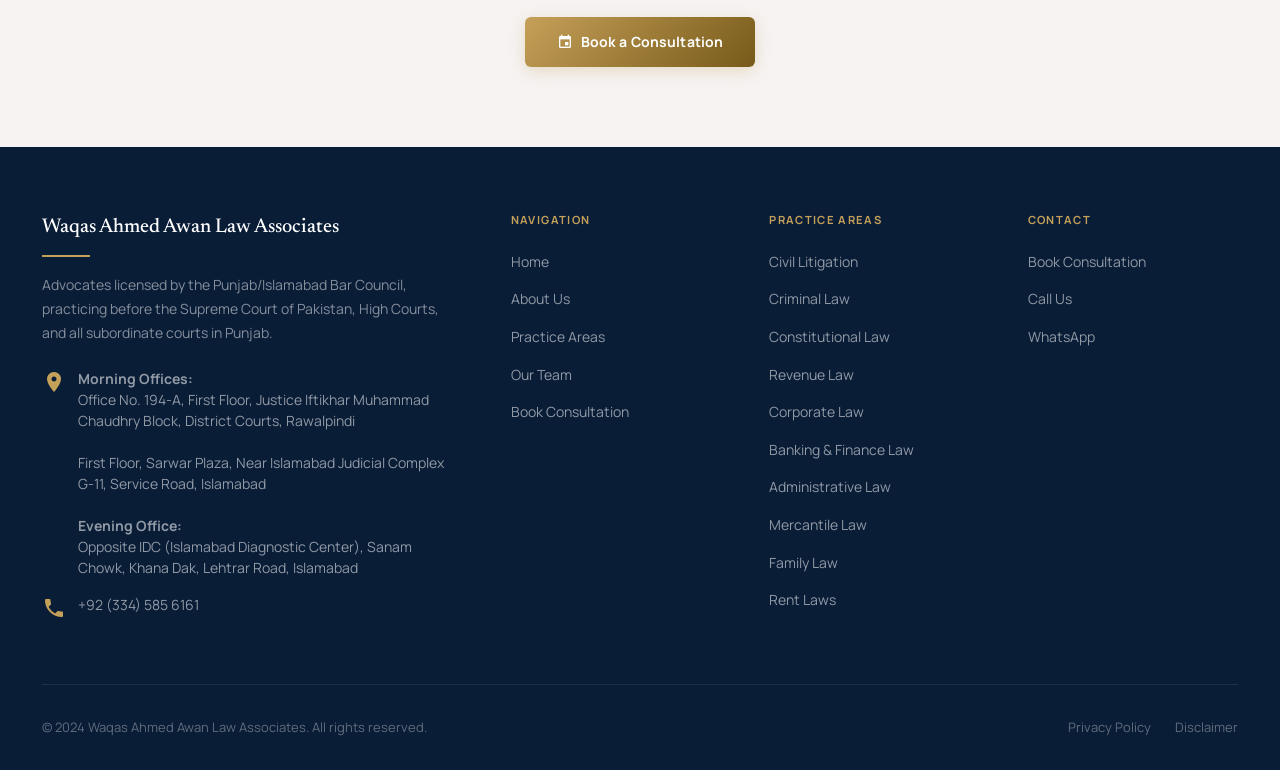
==== commit 8cc1c6f1: "Sections added" ====
--- a/about.html
+++ b/about.html
@@ -61,7 +61,7 @@
             Upholding the Rule of Law in Pakistan
           </h2>
           <p class="body-lg reveal reveal-delay-2" style="margin-bottom:var(--space-4);">
-            Waqas Ahmed Awan Law Associates is a distinguished law firm registered with the Punjab/Islamabad Bar Council, practicing before all courts in Pakistan including the Supreme Court under Article 184(3) and Lahore High Court under Article 199 of the Constitution.
+            Waqas Ahmed Awan Law Associates is a distinguished law office registered with the Punjab/Islamabad Bar Council, practicing before all courts in Pakistan including the Supreme Court under Article 184(3) and Lahore High Court under Article 199 of the Constitution.
           </p>
           <p class="body-md reveal reveal-delay-2" style="margin-bottom:var(--space-4);">
             Our advocates specialize in matters governed by the Pakistan Penal Code 1860, Code of Criminal Procedure 1898, Code of Civil Procedure 1908, and all federal and provincial statutes including the Prevention of Electronic Crimes Act (PECA) 2016.
--- a/styles.css
+++ b/styles.css
@@ -1,6 +1,6 @@
 /* ============================================================
    Alvi Law Associates — DESIGN SYSTEM
-   "The Sovereign Editorial" — Premium Law Firm
+   "The Sovereign Editorial" — Premium Law office
    ============================================================ */
 
 @import url('https://fonts.googleapis.com/css2?family=Newsreader:ital,opsz,wght@0,6..72,300;0,6..72,400;0,6..72,500;0,6..72,600;0,6..72,700;1,6..72,400;1,6..72,500&family=Manrope:wght@300;400;500;600;700;800&display=swap');
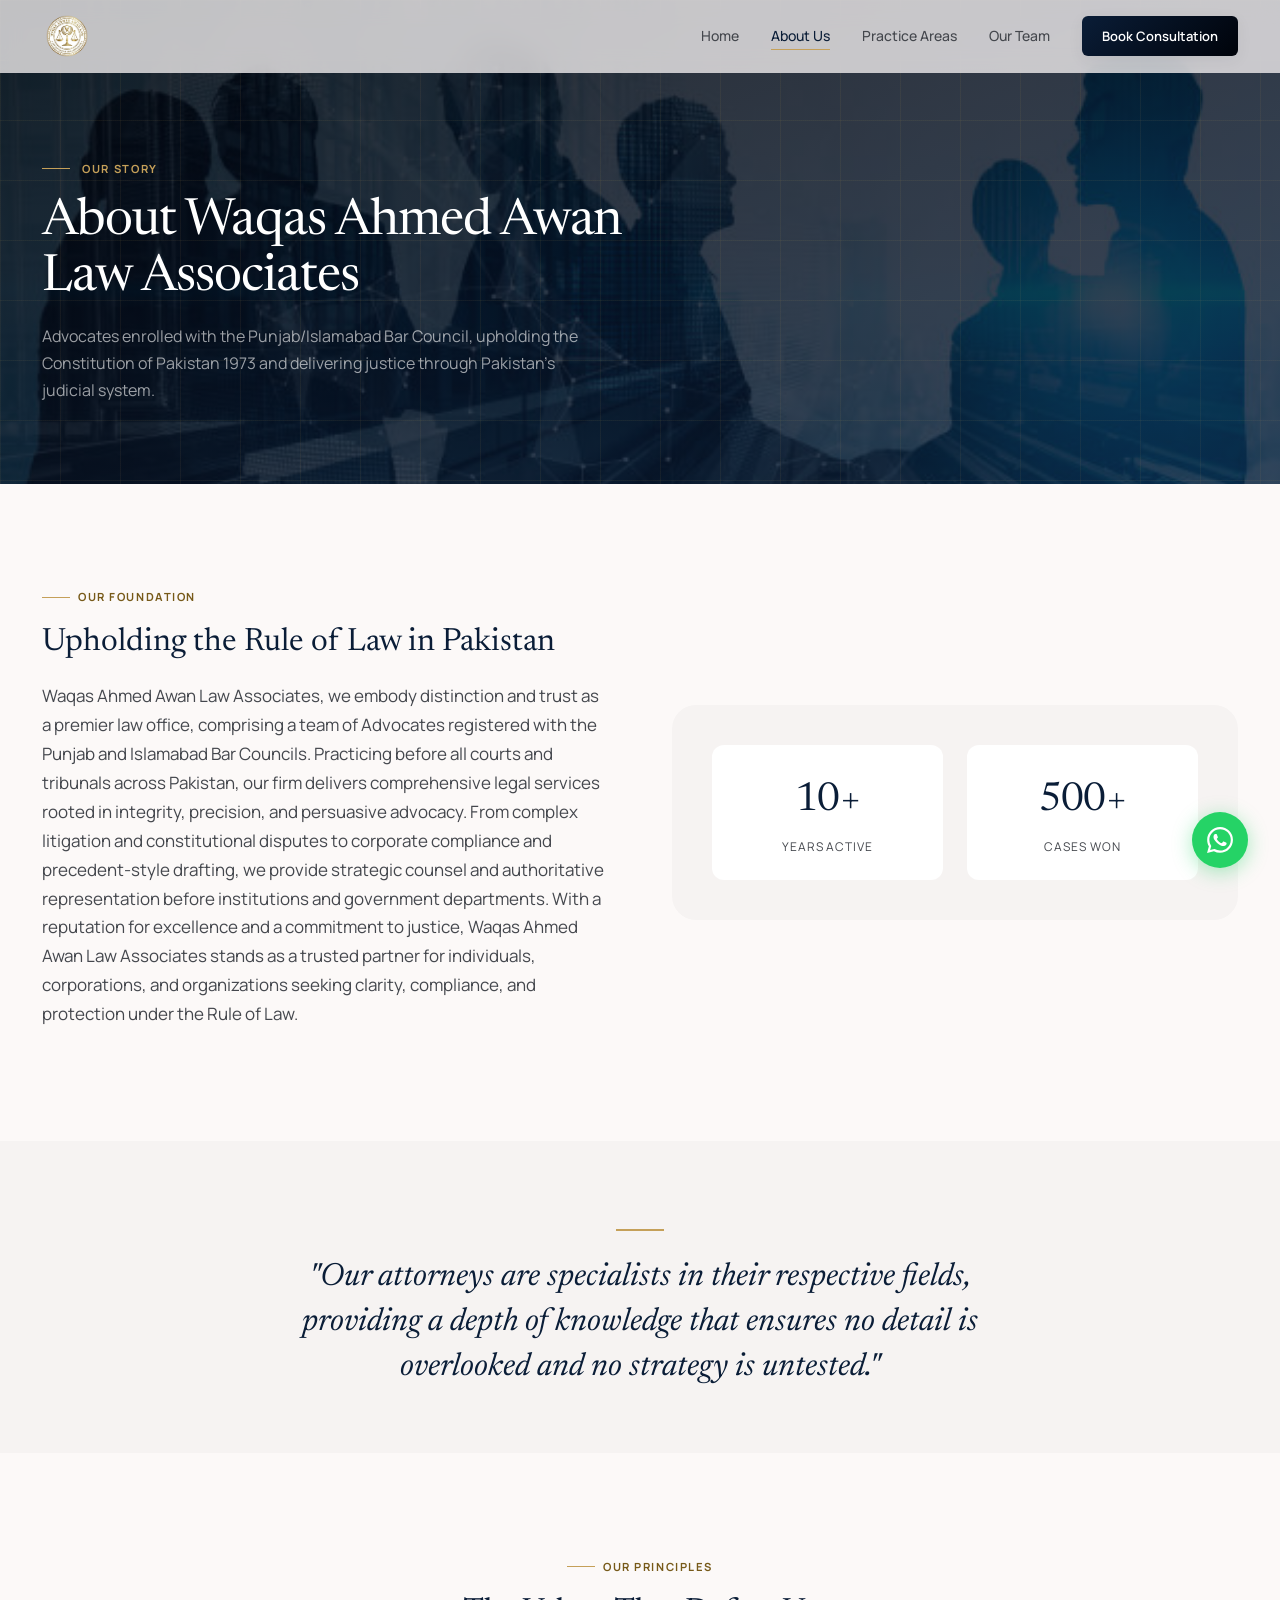
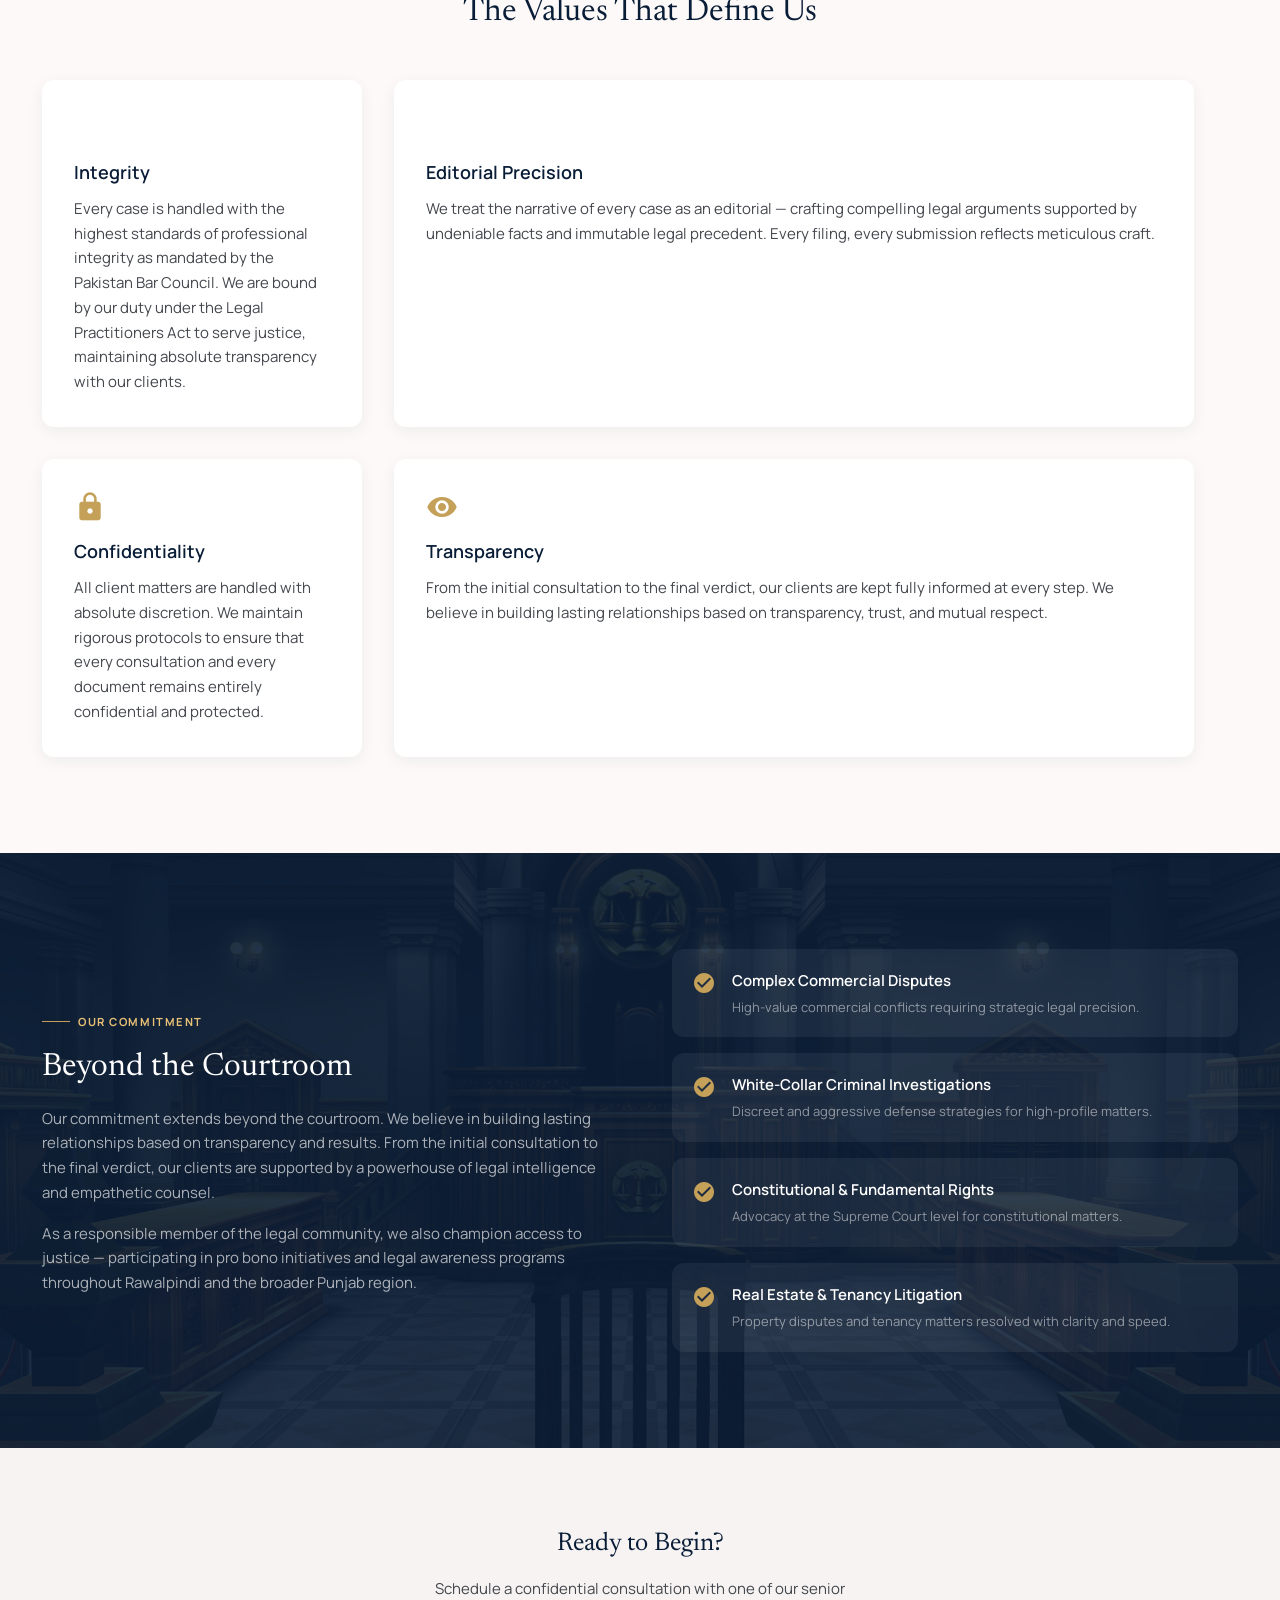
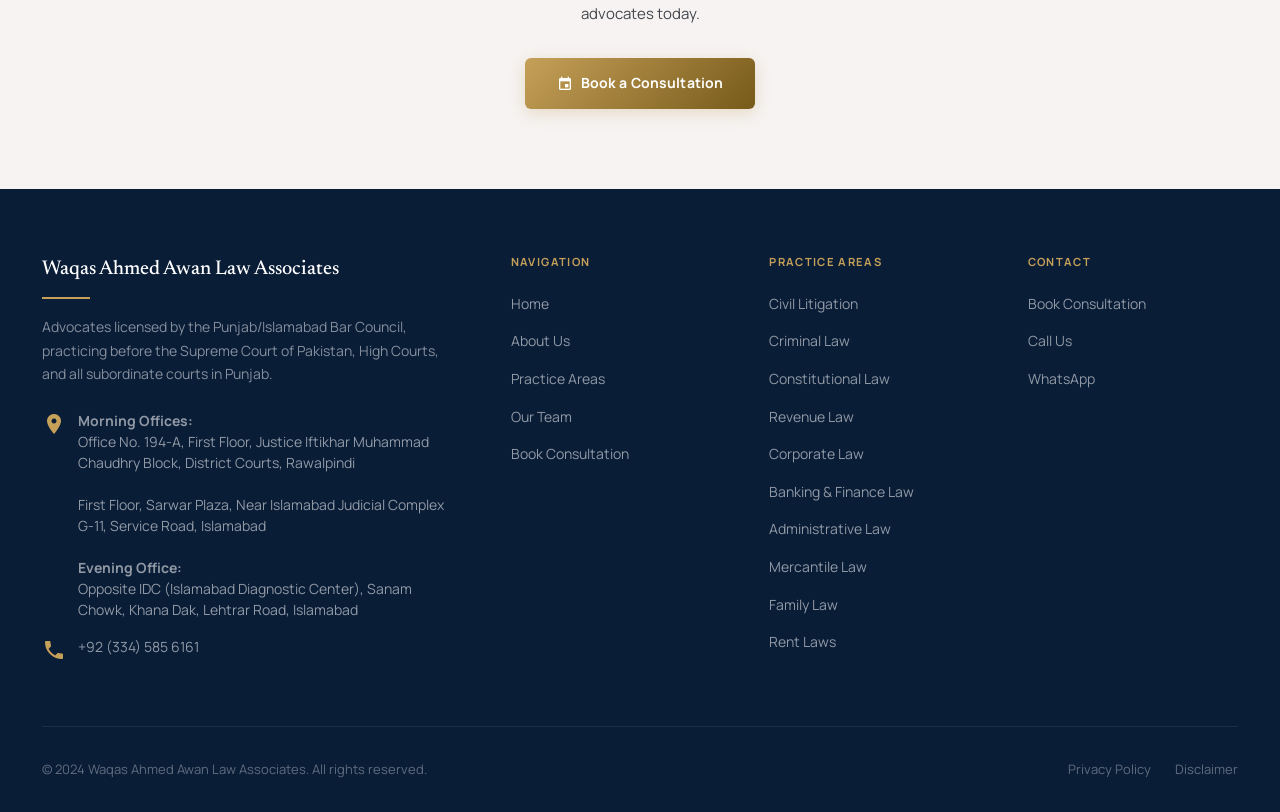
==== commit 9dcc2eae: "about update" ====
--- a/about.html
+++ b/about.html
@@ -61,14 +61,9 @@
             Upholding the Rule of Law in Pakistan
           </h2>
           <p class="body-lg reveal reveal-delay-2" style="margin-bottom:var(--space-4);">
-            Waqas Ahmed Awan Law Associates is a distinguished law office registered with the Punjab/Islamabad Bar Council, practicing before all courts in Pakistan including the Supreme Court under Article 184(3) and Lahore High Court under Article 199 of the Constitution.
+           Waqas Ahmed Awan Law Associates, we embody distinction and trust as a premier law office, comprising a team of Advocates registered with the Punjab and Islamabad Bar Councils. Practicing before all courts and tribunals across Pakistan, our firm delivers comprehensive legal services rooted in integrity, precision, and persuasive advocacy. From complex litigation and constitutional disputes to corporate compliance and precedent-style drafting, we provide strategic counsel and authoritative representation before institutions and government departments. With a reputation for excellence and a commitment to justice, Waqas Ahmed Awan Law Associates stands as a trusted partner for individuals, corporations, and organizations seeking clarity, compliance, and protection under the Rule of Law.
           </p>
-          <p class="body-md reveal reveal-delay-2" style="margin-bottom:var(--space-4);">
-            Our advocates specialize in matters governed by the Pakistan Penal Code 1860, Code of Criminal Procedure 1898, Code of Civil Procedure 1908, and all federal and provincial statutes including the Prevention of Electronic Crimes Act (PECA) 2016.
-          </p>
-          <p class="body-md reveal reveal-delay-2">
-            With chambers in Rawalpindi and appearance rights across Punjab, we represent clients before District &amp; Sessions Courts, Banking Courts, Family Courts, Labour Courts, and all superior judiciary forums including the Federal Shariat Court.
-          </p>
+
         </div>
         <div class="reveal reveal-delay-2">
           <div style="background: var(--surface-low); border-radius: var(--radius-xl); padding: var(--space-10);">
